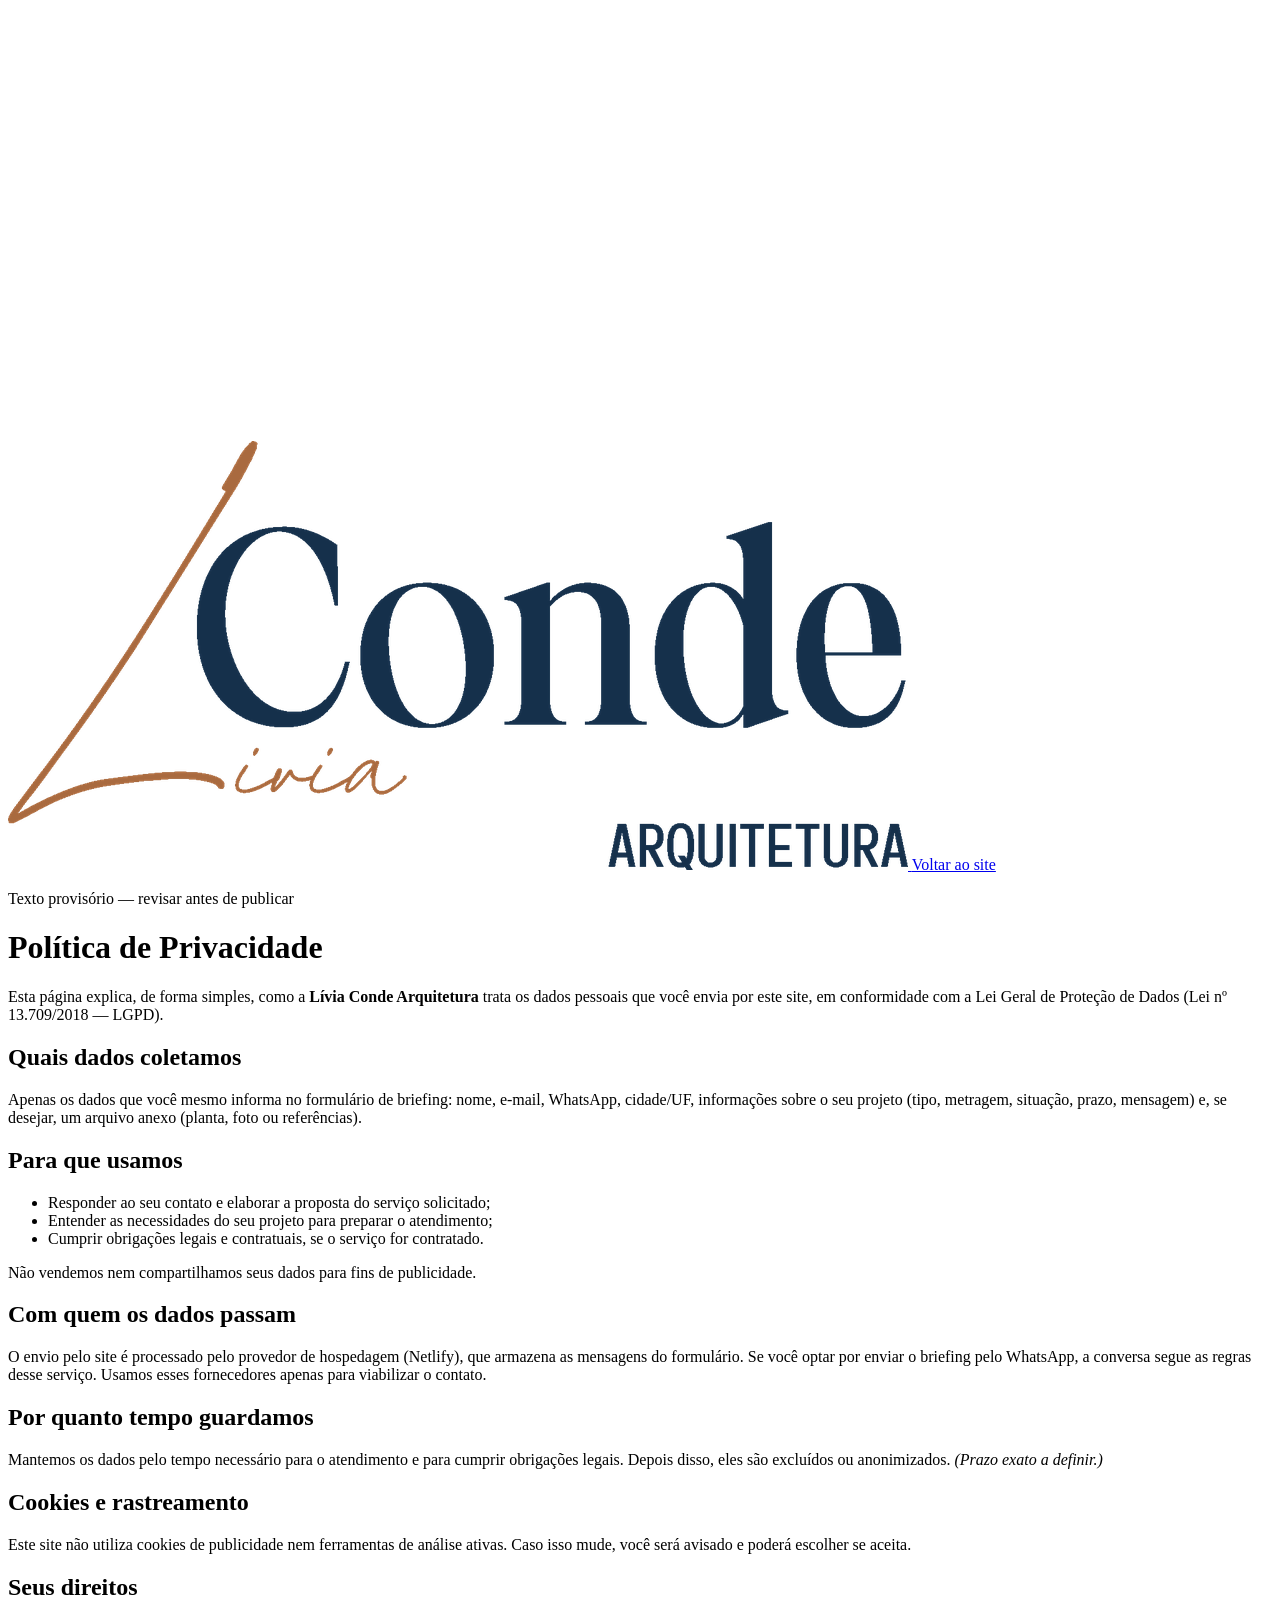
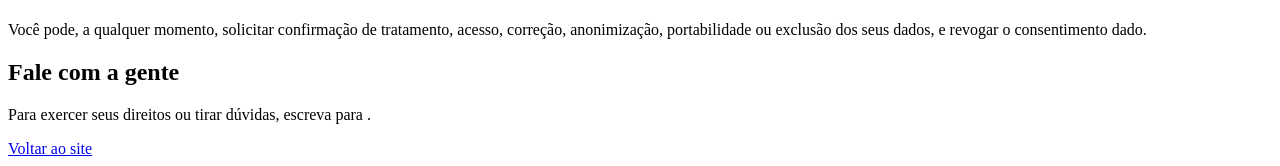
==== privacidade.html @ 7f0237b3 "feat: páginas de privacidade e obrigado, robots e sitemap Co-Authored-By: Claude Sonnet 5.5 <noreply" ====
<!DOCTYPE html>
<html lang="pt-BR">
<head>
<meta charset="utf-8">
<meta name="viewport" content="width=device-width, initial-scale=1">
<title>Política de Privacidade — Lívia Conde Arquitetura</title>
<meta name="description" content="Como a Lívia Conde Arquitetura trata os dados pessoais enviados pelo site, conforme a LGPD.">
<meta name="theme-color" content="#15304B">
<link rel="icon" type="image/png" href="assets/logo/favicon.png">
<link rel="preconnect" href="https://fonts.googleapis.com">
<link rel="preconnect" href="https://fonts.gstatic.com" crossorigin>
<link href="https://fonts.googleapis.com/css2?family=Allura&family=Barlow+Condensed:wght@500;600&family=Barlow:wght@400;500&family=Bodoni+Moda:ital,opsz,wght@0,6..96,400;0,6..96,500;1,6..96,400;1,6..96,500&display=swap" rel="stylesheet">
<link rel="stylesheet" href="css/style.css">
</head>
<body>
<header class="header scrolled">
  <div class="header-in">
    <a class="brand" href="index.html" aria-label="Lívia Conde Arquitetura — voltar ao site">
      <img class="brand-w" src="assets/logo/logo-arq-branco.png" alt="" width="900" height="429">
      <img class="brand-c" src="assets/logo/logo-arq-cor.png" alt="Lívia Conde Arquitetura" width="900" height="429">
    </a>
    <a class="btn btn--line" href="index.html">Voltar ao site</a>
  </div>
</header>

<main class="doc">
  <div class="wrap">
    <p class="tag-prov">Texto provisório — revisar antes de publicar</p>
    <h1>Política de Privacidade</h1>
    <p>Esta página explica, de forma simples, como a <strong data-cfg="nome">Lívia Conde Arquitetura</strong> trata os dados pessoais que você envia por este site, em conformidade com a Lei Geral de Proteção de Dados (Lei nº 13.709/2018 — LGPD).</p>

    <h2>Quais dados coletamos</h2>
    <p>Apenas os dados que você mesmo informa no formulário de briefing: nome, e-mail, WhatsApp, cidade/UF, informações sobre o seu projeto (tipo, metragem, situação, prazo, mensagem) e, se desejar, um arquivo anexo (planta, foto ou referências).</p>

    <h2>Para que usamos</h2>
    <ul>
      <li>Responder ao seu contato e elaborar a proposta do serviço solicitado;</li>
      <li>Entender as necessidades do seu projeto para preparar o atendimento;</li>
      <li>Cumprir obrigações legais e contratuais, se o serviço for contratado.</li>
    </ul>
    <p>Não vendemos nem compartilhamos seus dados para fins de publicidade.</p>

    <h2>Com quem os dados passam</h2>
    <p>O envio pelo site é processado pelo provedor de hospedagem (Netlify), que armazena as mensagens do formulário. Se você optar por enviar o briefing pelo WhatsApp, a conversa segue as regras desse serviço. Usamos esses fornecedores apenas para viabilizar o contato.</p>

    <h2>Por quanto tempo guardamos</h2>
    <p>Mantemos os dados pelo tempo necessário para o atendimento e para cumprir obrigações legais. Depois disso, eles são excluídos ou anonimizados. <em>(Prazo exato a definir.)</em></p>

    <h2>Cookies e rastreamento</h2>
    <p>Este site não utiliza cookies de publicidade nem ferramentas de análise ativas. Caso isso mude, você será avisado e poderá escolher se aceita.</p>

    <h2>Seus direitos</h2>
    <p>Você pode, a qualquer momento, solicitar confirmação de tratamento, acesso, correção, anonimização, portabilidade ou exclusão dos seus dados, e revogar o consentimento dado.</p>

    <h2>Fale com a gente</h2>
    <p>Para exercer seus direitos ou tirar dúvidas, escreva para <a data-mail><span data-cfg="email"></span></a>.</p>

    <a class="btn btn--terra" href="index.html">Voltar ao site</a>
  </div>
</main>

<script src="js/config.js"></script>
<script src="js/main.js"></script>
</body>
</html>
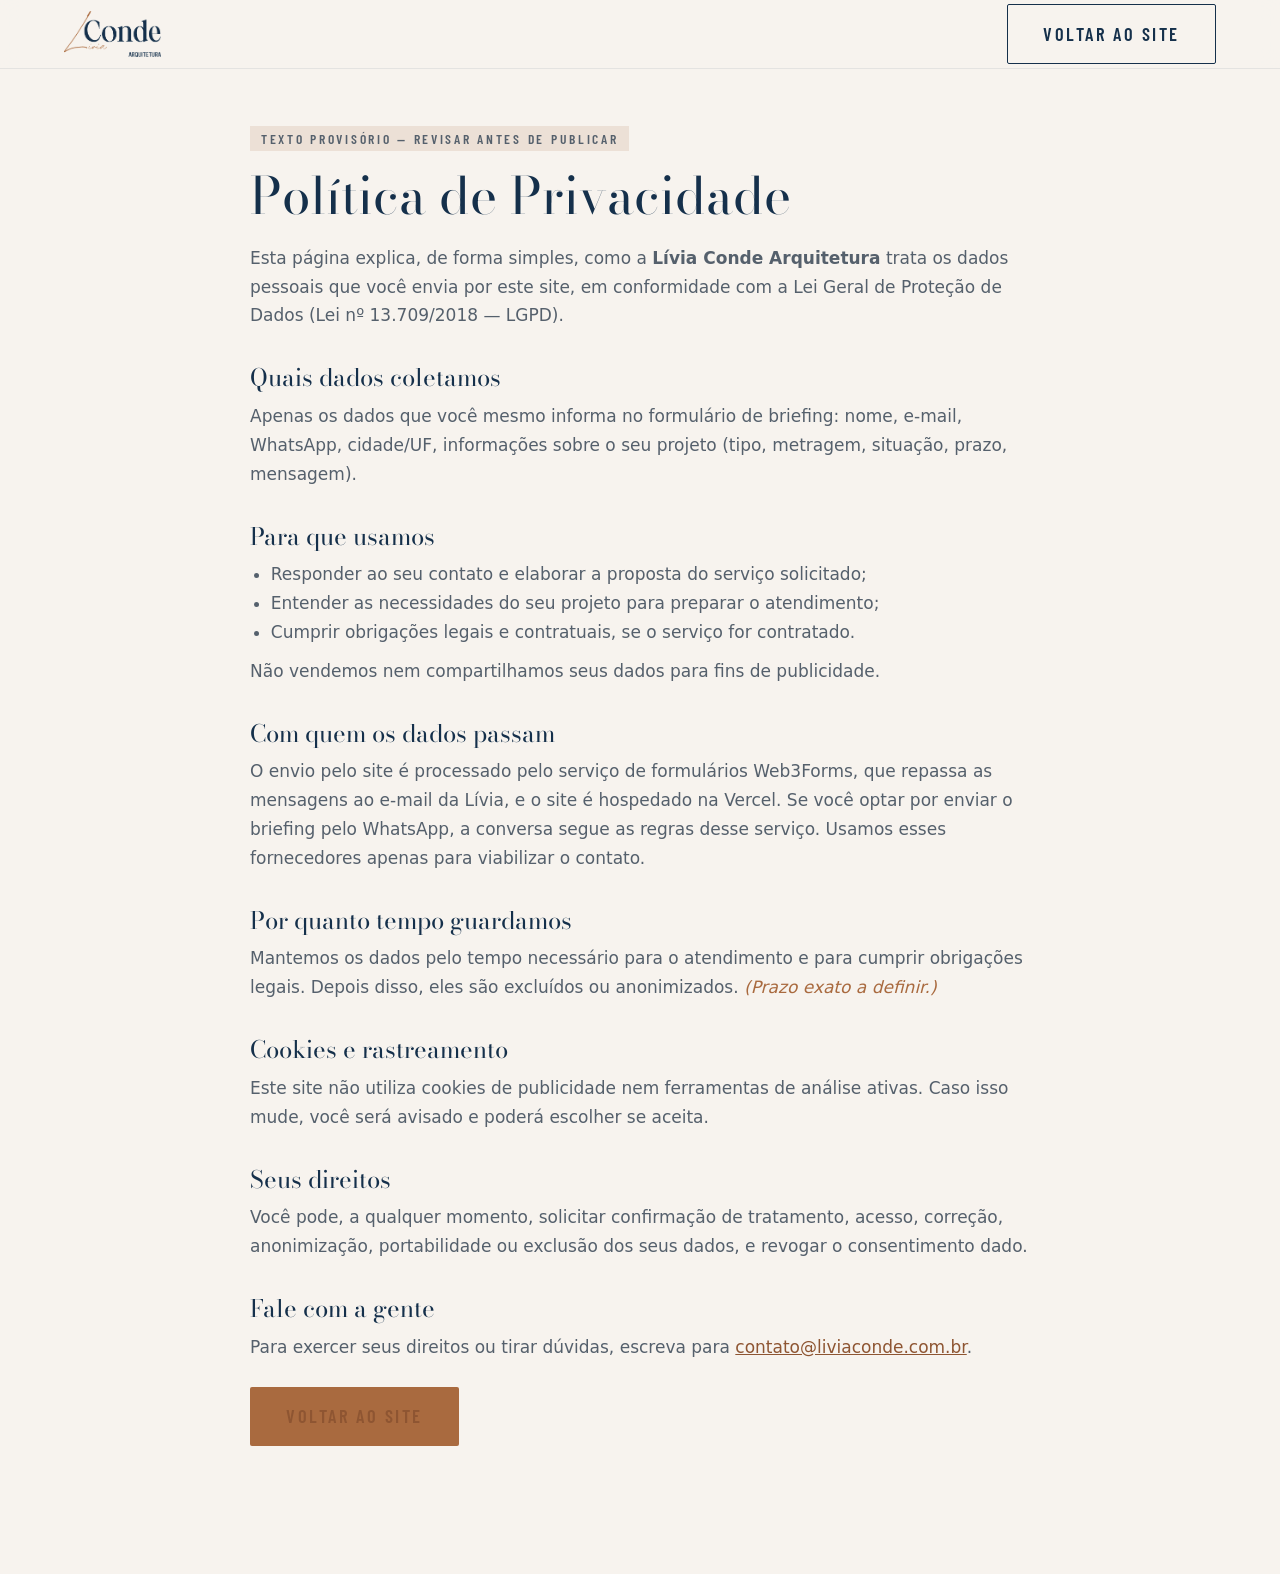
==== commit 6a5db978: "feat: troca Netlify Forms por Web3Forms e prepara publicação na Vercel Remove obrigado.html e anexo " ====
--- a/privacidade.html
+++ b/privacidade.html
@@ -30,7 +30,7 @@
     <p>Esta página explica, de forma simples, como a <strong data-cfg="nome">Lívia Conde Arquitetura</strong> trata os dados pessoais que você envia por este site, em conformidade com a Lei Geral de Proteção de Dados (Lei nº 13.709/2018 — LGPD).</p>
 
     <h2>Quais dados coletamos</h2>
-    <p>Apenas os dados que você mesmo informa no formulário de briefing: nome, e-mail, WhatsApp, cidade/UF, informações sobre o seu projeto (tipo, metragem, situação, prazo, mensagem) e, se desejar, um arquivo anexo (planta, foto ou referências).</p>
+    <p>Apenas os dados que você mesmo informa no formulário de briefing: nome, e-mail, WhatsApp, cidade/UF, informações sobre o seu projeto (tipo, metragem, situação, prazo, mensagem).</p>
 
     <h2>Para que usamos</h2>
     <ul>
@@ -41,7 +41,7 @@
     <p>Não vendemos nem compartilhamos seus dados para fins de publicidade.</p>
 
     <h2>Com quem os dados passam</h2>
-    <p>O envio pelo site é processado pelo provedor de hospedagem (Netlify), que armazena as mensagens do formulário. Se você optar por enviar o briefing pelo WhatsApp, a conversa segue as regras desse serviço. Usamos esses fornecedores apenas para viabilizar o contato.</p>
+    <p>O envio pelo site é processado pelo serviço de formulários Web3Forms, que repassa as mensagens ao e-mail da Lívia, e o site é hospedado na Vercel. Se você optar por enviar o briefing pelo WhatsApp, a conversa segue as regras desse serviço. Usamos esses fornecedores apenas para viabilizar o contato.</p>
 
     <h2>Por quanto tempo guardamos</h2>
     <p>Mantemos os dados pelo tempo necessário para o atendimento e para cumprir obrigações legais. Depois disso, eles são excluídos ou anonimizados. <em>(Prazo exato a definir.)</em></p>
--- a/css/style.css
+++ b/css/style.css
@@ -0,0 +1,461 @@
+/* =========================================================
+   LÍVIA CONDE ARQUITETURA — estilos
+   Tokens no topo: para trocar fontes/cores, edite só :root.
+   ========================================================= */
+:root {
+  --navy: #15304B;
+  --navy-d: #0f2338;
+  --terra: #A96A3F;
+  --terra-d: #8E5532;
+  --terra-l: #DDA67D;      /* terracota claro: textos sobre azul */
+  --paper: #F7F3EE;
+  --white: #FFFFFF;
+  --ink: #1b2a3a;
+  --muted: #55606c;
+
+  --f-title: "Bodoni Moda", "Didot", Georgia, serif;
+  --f-label: "Barlow Condensed", "Arial Narrow", sans-serif;
+  --f-body: "Barlow", system-ui, -apple-system, "Segoe UI", sans-serif;
+  --f-script: "Allura", cursive;
+
+  --gutter: clamp(20px, 5vw, 64px);
+  --sec: clamp(72px, 10vw, 150px);
+  --ease: cubic-bezier(.22, .61, .36, 1);
+  --header-h: 84px;
+}
+
+*, *::before, *::after { box-sizing: border-box; }
+html { scroll-behavior: smooth; -webkit-text-size-adjust: 100%; }
+html.lock, html.lock body { overflow: hidden; }
+body {
+  margin: 0; background: var(--paper); color: var(--ink);
+  font: 400 1.0625rem/1.7 var(--f-body);
+  overflow-x: hidden;
+}
+img { max-width: 100%; display: block; }
+a { color: inherit; }
+button { font: inherit; color: inherit; cursor: pointer; }
+h1, h2, h3, p, ul, ol, dl, figure { margin: 0; }
+ul, ol { padding: 0; list-style: none; }
+[hidden] { display: none !important; }
+:focus-visible { outline: 2px solid var(--terra); outline-offset: 3px; }
+.section--navy :focus-visible, .hero :focus-visible, .footer :focus-visible, .header:not(.scrolled) :focus-visible { outline-color: var(--terra-l); }
+
+.sr-only, .hp { position: absolute; left: -9999px; width: 1px; height: 1px; overflow: hidden; }
+.skip { position: fixed; left: 12px; top: -60px; z-index: 300; background: var(--white); color: var(--navy); padding: 10px 16px; border-radius: 4px; transition: top .2s; }
+.skip:focus { top: 12px; }
+
+.wrap { width: min(1240px, 100% - 2 * var(--gutter)); margin-inline: auto; }
+.center { text-align: center; }
+
+/* ---------- Tipografia ---------- */
+h1, h2, h3, .h3-serif { font-family: var(--f-title); font-weight: 400; line-height: 1.12; color: var(--navy); }
+h2 { font-size: clamp(2rem, 4.6vw, 3.6rem); }
+h3, .h3-serif { font-size: clamp(1.25rem, 2vw, 1.55rem); }
+em { font-style: italic; color: var(--terra); }
+.eyebrow {
+  font: 600 .95rem/1.3 var(--f-label); letter-spacing: .24em; text-transform: uppercase;
+  color: var(--terra-d); margin-bottom: 1rem;
+}
+.eyebrow--light { color: var(--terra-l); }
+.script { font-family: var(--f-script); font-size: 1.35em; color: var(--terra); font-weight: 400; line-height: 1; display: inline-block; margin-bottom: .1em; }
+.lead { font-family: var(--f-title); font-size: clamp(1.25rem, 2vw, 1.6rem); line-height: 1.4; color: var(--navy); }
+.lead-l { color: rgba(255, 255, 255, .82); max-width: 56ch; margin-top: 1.2rem; }
+.section--navy h2, .section--navy h3 { color: var(--white); }
+.section--navy em { color: var(--terra-l); }
+
+/* ---------- Botões ---------- */
+.btn {
+  display: inline-flex; align-items: center; justify-content: center; gap: .5em;
+  font: 600 1.15rem/1 var(--f-label); letter-spacing: .14em; text-transform: uppercase; text-decoration: none;
+  padding: 1.05em 1.9em; border: 1.5px solid transparent; border-radius: 2px;
+  transition: background .3s var(--ease), color .3s var(--ease), border-color .3s var(--ease), transform .3s var(--ease);
+}
+.btn:active { transform: translateY(1px); }
+.btn--terra { background: var(--terra); color: var(--white); }
+.btn--terra:hover { background: var(--terra-d); }
+.btn--ghost { color: var(--white); border-color: rgba(255, 255, 255, .7); }
+.btn--ghost:hover { background: var(--white); color: var(--navy); }
+.btn--line { color: var(--navy); border-color: var(--navy); background: transparent; }
+.btn--line:hover { background: var(--navy); color: var(--white); }
+.btn--line-l { color: var(--navy); border-color: rgba(21, 48, 75, .35); background: transparent; }
+.btn--line-l:hover { border-color: var(--navy); }
+.btn--wa-s { background: var(--navy); color: var(--white); cursor: pointer; }
+.btn--wa-s:hover { background: var(--terra-d); }
+.btn--wa { background: var(--navy); color: var(--white); }
+.btn--wa:hover { background: var(--navy-d); }
+.btn--nav { padding: .85em 1.4em; font-size: 1.05rem; }
+.btn-row { display: flex; flex-wrap: wrap; gap: 12px; margin-top: 1.6rem; }
+
+/* ---------- Header ---------- */
+.header { position: fixed; inset: 0 0 auto; z-index: 100; transition: background .4s var(--ease), box-shadow .4s var(--ease), backdrop-filter .4s; }
+.header-in { width: min(1400px, 100% - 2 * var(--gutter)); margin-inline: auto; height: var(--header-h); display: flex; align-items: center; justify-content: space-between; gap: 24px; transition: height .4s var(--ease); }
+.header.scrolled { background: rgba(247, 243, 238, .9); -webkit-backdrop-filter: blur(12px); backdrop-filter: blur(12px); box-shadow: 0 1px 0 rgba(21, 48, 75, .08); }
+.header.scrolled .header-in { height: 68px; }
+.brand { position: relative; display: block; height: 52px; aspect-ratio: 900 / 429; flex: none; }
+.header.scrolled .brand { height: 46px; }
+.brand img { position: absolute; inset: 0; width: 100%; height: 100%; transition: opacity .4s; }
+.brand-c { opacity: 0; }
+.header.scrolled .brand-c, .header--solid .brand-c, .menu-open .brand-c { opacity: 1; }
+.header.scrolled .brand-w, .header--solid .brand-w { opacity: 0; }
+.menu-open .brand-w { opacity: 1; }
+.menu-open .brand-c { opacity: 0; }
+
+.nav { display: flex; align-items: center; gap: clamp(16px, 2vw, 34px); }
+.nav a:not(.btn) {
+  font: 600 1rem/1 var(--f-label); letter-spacing: .2em; text-transform: uppercase; text-decoration: none; color: var(--white);
+  position: relative; padding: .4em 0; transition: color .3s;
+}
+.nav a:not(.btn)::after { content: ""; position: absolute; left: 0; right: 0; bottom: -2px; height: 1px; background: currentColor; transform: scaleX(0); transform-origin: left; transition: transform .35s var(--ease); }
+.nav a:not(.btn):hover::after { transform: scaleX(1); }
+.header.scrolled .nav a:not(.btn), .header--solid .nav a:not(.btn) { color: var(--navy); }
+.header.scrolled .btn--nav, .header--solid .btn--nav { background: var(--terra); color: var(--white); }
+.btn--nav { background: transparent; color: var(--white); border-color: rgba(255, 255, 255, .7); }
+.btn--nav:hover { background: var(--terra); border-color: var(--terra); }
+
+.burger { display: none; width: 44px; height: 44px; background: none; border: 0; position: relative; z-index: 2; }
+.burger span { position: absolute; left: 10px; right: 10px; height: 2px; background: var(--white); transition: transform .35s var(--ease), background .3s, top .35s var(--ease); }
+.burger span:first-child { top: 17px; }
+.burger span:last-child { top: 25px; }
+.header.scrolled .burger span, .header--solid .burger span { background: var(--navy); }
+.menu-open .burger span { background: var(--white) !important; }
+.menu-open .burger span:first-child { top: 21px; transform: rotate(45deg); }
+.menu-open .burger span:last-child { top: 21px; transform: rotate(-45deg); }
+
+@media (max-width: 1100px) {
+  .burger { display: block; }
+  .nav {
+    position: fixed; inset: 0; background: var(--navy); flex-direction: column; justify-content: center; align-items: flex-start;
+    padding: 90px var(--gutter) 40px; gap: 6px; opacity: 0; visibility: hidden; transition: opacity .4s var(--ease), visibility .4s;
+  }
+  .menu-open .nav { opacity: 1; visibility: visible; }
+  .menu-open .header { background: transparent; box-shadow: none; -webkit-backdrop-filter: none; backdrop-filter: none; }
+  .nav a:not(.btn), .header.scrolled .nav a:not(.btn) { font: 400 clamp(2rem, 8vw, 3rem)/1.25 var(--f-title); letter-spacing: 0; text-transform: none; color: var(--white); padding: .1em 0; }
+  .nav a:not(.btn)::after { display: none; }
+  .nav .btn--nav, .header.scrolled .btn--nav { margin-top: 24px; background: var(--terra); border-color: var(--terra); }
+  .header-in { position: relative; z-index: 1; }
+}
+
+/* ---------- Intro ---------- */
+#intro { position: fixed; inset: 0; z-index: 500; background: var(--navy); display: none; place-items: center; cursor: pointer; }
+.has-intro #intro { display: grid; }
+.intro-mono { position: relative; width: min(34vw, 190px); min-width: 110px; aspect-ratio: 600 / 674; }
+.intro-mono img { position: absolute; inset: 0; width: 100%; height: 100%; }
+.intro-L { clip-path: inset(0 0 100% 0); animation: introL .9s .15s cubic-bezier(.65, 0, .35, 1) forwards; }
+.intro-C { opacity: 0; animation: introC .5s 1s ease forwards; }
+@keyframes introL { to { clip-path: inset(0 0 0 0); } }
+@keyframes introC { to { opacity: 1; } }
+#intro.out { transform: translateY(-100%); transition: transform .6s cubic-bezier(.76, 0, .24, 1); pointer-events: none; }
+
+/* ---------- Hero ---------- */
+.hero { position: relative; min-height: 100vh; min-height: 100svh; display: flex; align-items: flex-end; background: var(--navy); color: var(--white); overflow: hidden; }
+.hero-slides, .hero-slide, .hero-shade { position: absolute; inset: 0; }
+.hero-slide { opacity: 0; transition: opacity 1.8s ease; }
+.hero-slide.active { opacity: 1; }
+.hero-slide img { width: 100%; height: 100%; object-fit: cover; transform: scale(1); transition: transform 9s linear; }
+.hero-slide.active img { transform: scale(1.1); }
+.hero-shade { background: linear-gradient(180deg, rgba(21, 48, 75, .55) 0%, rgba(21, 48, 75, .25) 40%, rgba(21, 48, 75, .85) 100%), linear-gradient(90deg, rgba(21, 48, 75, .55), transparent 70%); }
+.hero-content { position: relative; padding: 140px 0 clamp(120px, 16vw, 210px); }
+.hero h1 { color: var(--white); font-size: clamp(2.5rem, 7vw, 6rem); line-height: 1.04; max-width: 14ch; }
+.hero h1 em { color: var(--terra-l); }
+.hero-sub { max-width: 52ch; margin-top: 1.5rem; font-size: clamp(1.05rem, 1.5vw, 1.25rem); color: rgba(255, 255, 255, .9); }
+.hero .btn-row { margin-top: 2.2rem; }
+.hero .eyebrow { margin-bottom: 1.4rem; }
+.hero-a { opacity: 0; transform: translateY(26px); }
+.hero-in .hero-a { animation: rise 1s var(--ease) forwards; }
+.hero-in .hero-a:nth-child(2) { animation-delay: .12s; }
+.hero-in .hero-a:nth-child(3) { animation-delay: .24s; }
+.hero-in .hero-a:nth-child(4) { animation-delay: .36s; }
+@keyframes rise { to { opacity: 1; transform: none; } }
+html:not(.js) .hero-a { opacity: 1; transform: none; }
+
+.scroll-ind { position: absolute; right: var(--gutter); bottom: clamp(110px, 14vw, 190px); display: flex; flex-direction: column; align-items: center; gap: 10px; text-decoration: none; font: 600 .85rem var(--f-label); letter-spacing: .3em; text-transform: uppercase; writing-mode: vertical-rl; color: rgba(255, 255, 255, .85); }
+.scroll-ind i { width: 1px; height: 56px; background: rgba(255, 255, 255, .35); position: relative; overflow: hidden; }
+.scroll-ind i::after { content: ""; position: absolute; left: 0; top: -50%; width: 1px; height: 50%; background: var(--white); animation: scrollLine 2.2s ease-in-out infinite; }
+@keyframes scrollLine { to { top: 110%; } }
+@media (max-width: 700px) { .scroll-ind { display: none; } }
+
+/* ---------- Ondas ---------- */
+.wave { display: block; width: 100%; height: clamp(46px, 8vw, 112px); --front: var(--paper); --back: var(--terra); }
+.wave--hero { position: absolute; left: 0; bottom: -1px; }
+.wave-box { background: var(--paper); line-height: 0; }
+.wave-box .wave { margin-bottom: -1px; }
+.wave-box--in .wave { --front: var(--navy); --back: var(--terra); }
+.wave-box--in.wave-box--white { background: var(--white); }
+.wave-box--out { background: var(--navy); }
+.wave-box--out .wave { --front: var(--paper); --back: var(--terra); }
+.wave-box--out-paper .wave { --front: var(--paper); }
+
+/* ---------- Seções ---------- */
+.section { padding-block: var(--sec); position: relative; }
+.section--white { background: var(--white); }
+.section--navy { background: var(--navy); color: var(--white); padding-block: calc(var(--sec) * .6); }
+.sec-head { max-width: 760px; margin-bottom: clamp(36px, 5vw, 64px); }
+.sec-head.center { margin-inline: auto; text-align: center; }
+.sec-head > p:not(.eyebrow) { margin-top: 1.2rem; color: var(--muted); }
+.sec-head--light > p:not(.eyebrow) { color: rgba(255, 255, 255, .8); }
+.section[id], [id="topo"] { scroll-margin-top: 0; }
+.section { scroll-margin-top: 20px; }
+
+/* Revelação ao rolar */
+.js .reveal { opacity: 0; transform: translateY(30px); transition: opacity .9s var(--ease), transform .9s var(--ease); transition-delay: var(--d, 0s); }
+.js .reveal.in { opacity: 1; transform: none; }
+
+/* ---------- Essência ---------- */
+.essence { overflow: hidden; }
+.curve { position: absolute; inset: 0; width: 100%; height: 100%; pointer-events: none; }
+.curve path { fill: none; stroke: var(--terra); stroke-width: 1.4; opacity: .5; }
+.essence .wrap { position: relative; }
+.essence-top { display: grid; gap: clamp(32px, 6vw, 90px); align-items: center; }
+.essence-text p + p { margin-top: 1.2rem; }
+.essence-text h2 { margin-bottom: 1.6rem; }
+.essence-text .lead { margin-bottom: 1.4rem; }
+.essence-text p:last-child { font-family: var(--f-title); font-style: italic; color: var(--terra-d); font-size: 1.25rem; }
+.essence-img { position: relative; overflow: hidden; aspect-ratio: 4 / 5; border-radius: 2px; box-shadow: 0 30px 60px -30px rgba(21, 48, 75, .45); }
+.essence-img img { position: absolute; inset: -8% 0; width: 100%; height: 116%; object-fit: cover; will-change: transform; }
+@media (min-width: 900px) { .essence-top { grid-template-columns: 1.1fr .9fr; } }
+
+.pillars { display: grid; grid-template-columns: repeat(auto-fit, minmax(190px, 1fr)); gap: 28px 24px; margin-top: clamp(64px, 9vw, 120px); }
+.pillars li { border-top: 1px solid rgba(21, 48, 75, .25); padding-top: 18px; }
+.pillar-n { font: 600 .9rem var(--f-label); letter-spacing: .2em; color: var(--terra-d); display: block; margin-bottom: 10px; }
+.pillars h3, .diffs h3 { margin-bottom: .5rem; }
+.pillars p { color: var(--muted); font-size: 1rem; line-height: 1.6; }
+
+.about { display: grid; gap: clamp(28px, 5vw, 72px); align-items: center; margin-top: clamp(64px, 9vw, 120px); }
+.about-photo { aspect-ratio: 4 / 5; max-width: 380px; width: 100%; border: 1px dashed rgba(21, 48, 75, .4); border-radius: 2px; display: grid; place-items: center; background: repeating-linear-gradient(135deg, rgba(21, 48, 75, .04) 0 12px, transparent 12px 24px); }
+.about-photo span { font: 600 .95rem var(--f-label); letter-spacing: .24em; text-transform: uppercase; color: var(--terra-d); }
+.bio-marker { margin-top: 1.4rem; display: inline-block; padding: .35em .9em; border: 1px dashed var(--terra-d); color: var(--terra-d); font: 600 1.1rem var(--f-label); letter-spacing: .3em; }
+@media (min-width: 800px) { .about { grid-template-columns: auto 1fr; } }
+
+/* ---------- Acordeões ---------- */
+.acc-item { border-bottom: 1px solid rgba(21, 48, 75, .18); }
+.acc-item:first-child { border-top: 1px solid rgba(21, 48, 75, .18); }
+.acc-item h3 { font: inherit; }
+.acc-btn { width: 100%; display: flex; align-items: center; gap: clamp(14px, 3vw, 36px); text-align: left; background: none; border: 0; padding: clamp(20px, 2.6vw, 30px) 0; }
+.acc-num { font: 600 1rem var(--f-label); letter-spacing: .2em; color: var(--terra-d); min-width: 2.2em; }
+.acc-name { flex: 1; font-family: var(--f-title); font-size: clamp(1.3rem, 2.8vw, 2.1rem); line-height: 1.2; color: var(--navy); transition: color .3s, transform .4s var(--ease); }
+.acc-btn:hover .acc-name { color: var(--terra-d); transform: translateX(6px); }
+.acc-ico { position: relative; width: 22px; height: 22px; flex: none; }
+.acc-ico::before, .acc-ico::after { content: ""; position: absolute; left: 0; right: 0; top: 50%; height: 1.5px; background: var(--terra); transition: transform .4s var(--ease); }
+.acc-ico::after { transform: rotate(90deg); }
+.acc-btn[aria-expanded="true"] .acc-ico::after { transform: rotate(0); }
+.acc-panel { display: grid; grid-template-rows: 0fr; transition: grid-template-rows .5s var(--ease); }
+.acc-panel > div { overflow: hidden; visibility: hidden; transition: visibility 0s .5s; }
+.acc-btn[aria-expanded="true"] + * , .is-open > .acc-panel { grid-template-rows: 1fr; }
+.is-open > .acc-panel > div { visibility: visible; transition-delay: 0s; }
+.acc-panel p { color: var(--muted); max-width: 62ch; padding-bottom: 6px; }
+.acc--services .acc-panel > div { padding-left: calc(2.2em + clamp(14px, 3vw, 36px)); }
+.acc--services .acc-panel .btn-row { padding-bottom: 28px; margin-top: 1.2rem; }
+.acc--faq .acc-name { font-size: clamp(1.15rem, 2.2vw, 1.5rem); }
+.acc--faq .acc-panel p { padding-bottom: 26px; }
+.faq-wrap { max-width: 900px; }
+
+/* ---------- Obras ---------- */
+.obras-head { display: grid; gap: clamp(24px, 5vw, 70px); align-items: center; margin-bottom: clamp(40px, 6vw, 80px); }
+.obras-head img { width: min(380px, 80%); }
+@media (min-width: 900px) { .obras-head { grid-template-columns: 380px 1fr; } }
+.diffs { display: grid; grid-template-columns: repeat(auto-fit, minmax(230px, 1fr)); gap: 32px 28px; margin-bottom: clamp(40px, 6vw, 72px); }
+.diffs li { border-top: 1px solid rgba(255, 255, 255, .25); padding-top: 18px; }
+.diffs .pillar-n { color: var(--terra-l); }
+.diffs p { color: rgba(255, 255, 255, .78); font-size: 1rem; line-height: 1.6; }
+
+/* ---------- Portfólio ---------- */
+.filters { display: flex; flex-wrap: wrap; gap: 10px; margin-bottom: clamp(28px, 4vw, 44px); }
+.filter { background: none; border: 1px solid rgba(21, 48, 75, .3); padding: .75em 1.4em; border-radius: 99px; font: 600 1rem var(--f-label); letter-spacing: .18em; text-transform: uppercase; color: var(--navy); transition: background .3s, color .3s, border-color .3s; }
+.filter:hover { border-color: var(--navy); }
+.filter[aria-pressed="true"] { background: var(--navy); border-color: var(--navy); color: var(--white); }
+
+.grid { display: grid; grid-template-columns: 1fr; grid-auto-rows: clamp(260px, 70vw, 380px); gap: clamp(14px, 2vw, 24px); grid-auto-flow: dense; }
+.card { position: relative; overflow: hidden; background: var(--navy); border-radius: 2px; }
+.card.is-hidden { display: none; }
+.card.show { animation: cardIn .6s var(--ease) both; }
+@keyframes cardIn { from { opacity: 0; transform: scale(.97); } }
+.card-btn { position: absolute; inset: 0; width: 100%; padding: 0; border: 0; background: none; text-align: left; display: block; }
+.card-btn img { width: 100%; height: 100%; object-fit: cover; transition: transform 1.1s var(--ease); }
+.card-btn::after { content: ""; position: absolute; inset: 0; background: linear-gradient(180deg, transparent 45%, rgba(21, 48, 75, .85)); opacity: .75; transition: opacity .5s; }
+.card-info { position: absolute; left: 0; right: 0; bottom: 0; z-index: 1; padding: clamp(18px, 2.4vw, 30px); color: var(--white); display: block; transform: translateY(8px); transition: transform .5s var(--ease); }
+.card-cat { display: block; font: 600 .9rem var(--f-label); letter-spacing: .24em; text-transform: uppercase; color: var(--terra-l); margin-bottom: 4px; }
+.card-title { display: block; font-family: var(--f-title); font-size: clamp(1.3rem, 2.2vw, 1.8rem); line-height: 1.15; }
+@media (hover: hover) {
+  .card-info { transform: translateY(14px); opacity: 0; transition: transform .5s var(--ease), opacity .5s; }
+  .card-btn:hover .card-info, .card-btn:focus-visible .card-info { transform: none; opacity: 1; }
+  .card-btn:hover img { transform: scale(1.06); }
+  .card-btn::after { opacity: 0; }
+  .card-btn:hover::after, .card-btn:focus-visible::after { opacity: 1; }
+}
+@media (min-width: 640px) {
+  .grid { grid-template-columns: repeat(2, 1fr); grid-auto-rows: clamp(260px, 34vw, 360px); }
+  .card--big { grid-column: span 2; }
+}
+@media (min-width: 1000px) {
+  .grid { grid-template-columns: repeat(3, 1fr); grid-auto-rows: clamp(250px, 24vw, 340px); }
+  .card--big { grid-column: span 2; grid-row: span 2; }
+}
+
+/* ---------- Processo ---------- */
+.process-grid { display: grid; gap: clamp(32px, 6vw, 90px); }
+@media (min-width: 900px) { .process-grid { grid-template-columns: .8fr 1.2fr; align-items: start; } .process-head { position: sticky; top: 120px; } }
+.timeline { position: relative; padding-left: 44px; --p: 0; }
+.timeline::before, .timeline::after { content: ""; position: absolute; left: 7px; top: 8px; bottom: 8px; width: 1.5px; }
+.timeline::before { background: rgba(21, 48, 75, .18); }
+.timeline::after { background: var(--terra); transform-origin: top; transform: scaleY(var(--p)); }
+.timeline li { position: relative; padding-bottom: clamp(28px, 4vw, 52px); }
+.timeline li:last-child { padding-bottom: 0; }
+.t-dot { position: absolute; left: -44px; top: 8px; width: 16px; height: 16px; border-radius: 50%; background: var(--white); border: 1.5px solid rgba(21, 48, 75, .3); transition: background .5s, border-color .5s, transform .5s var(--ease); }
+.timeline li.in .t-dot { background: var(--terra); border-color: var(--terra); transform: scale(1.1); }
+.t-n { font: 600 .9rem var(--f-label); letter-spacing: .2em; color: var(--terra-d); display: block; margin-bottom: 6px; }
+.timeline h3 { margin-bottom: .4rem; }
+.timeline p { color: var(--muted); max-width: 48ch; }
+
+/* ---------- Instagram ---------- */
+.insta-handle { display: inline-block; margin-top: 1rem; font: 600 1.3rem var(--f-label); letter-spacing: .2em; color: var(--terra-d); text-decoration: none; border-bottom: 1px solid currentColor; }
+.insta-grid { display: grid; grid-template-columns: repeat(3, 1fr); gap: clamp(6px, 1.2vw, 14px); }
+.insta-grid a { position: relative; display: block; aspect-ratio: 1; overflow: hidden; background: var(--navy); }
+.insta-grid img { width: 100%; height: 100%; object-fit: cover; transition: transform .9s var(--ease), opacity .4s; }
+.insta-grid a:hover img, .insta-grid a:focus-visible img { transform: scale(1.07); opacity: .8; }
+@media (min-width: 800px) { .insta-grid { grid-template-columns: repeat(6, 1fr); } }
+
+/* ---------- Briefing ---------- */
+.briefing { padding-block: clamp(56px, 8vw, 110px); }
+.briefing-wrap { max-width: 920px; }
+.form-card { background: var(--white); color: var(--ink); border-radius: 4px; padding: clamp(24px, 5vw, 56px); box-shadow: 0 40px 80px -40px rgba(0, 0, 0, .5); }
+.progress { height: 3px; background: rgba(21, 48, 75, .12); border-radius: 3px; overflow: hidden; }
+.progress i { display: block; height: 100%; width: 25%; background: var(--terra); transition: width .5s var(--ease); }
+.progress-label { font: 600 .95rem var(--f-label); letter-spacing: .22em; text-transform: uppercase; color: var(--terra-d); margin: 12px 0 26px; }
+.step { border: 0; padding: 0; margin: 0; min-width: 0; animation: stepIn .5s var(--ease); }
+@keyframes stepIn { from { opacity: 0; transform: translateX(16px); } }
+.step legend { font-family: var(--f-title); font-size: clamp(1.5rem, 3vw, 2.1rem); color: var(--navy); padding: 0; margin-bottom: 1.4rem; float: left; width: 100%; }
+.step legend + * { clear: both; }
+.svc-cards { display: grid; grid-template-columns: repeat(auto-fill, minmax(210px, 1fr)); gap: 10px; }
+.svc-card { position: relative; cursor: pointer; }
+.svc-card input { position: absolute; opacity: 0; inset: 0; }
+.svc-card span { display: flex; align-items: center; min-height: 64px; padding: 14px 18px; border: 1px solid rgba(21, 48, 75, .22); border-radius: 3px; font-weight: 500; line-height: 1.3; color: var(--navy); transition: border-color .3s, background .3s, box-shadow .3s; }
+.svc-card:hover span { border-color: var(--navy); }
+.svc-card input:checked + span { border-color: var(--terra); background: rgba(169, 106, 63, .08); box-shadow: inset 0 0 0 1px var(--terra); }
+.svc-card input:focus-visible + span { outline: 2px solid var(--terra); outline-offset: 2px; }
+.fields { display: grid; gap: 18px 20px; }
+@media (min-width: 640px) { .fields { grid-template-columns: 1fr 1fr; } .field--full { grid-column: 1 / -1; } }
+.field { display: flex; flex-direction: column; gap: 6px; font-size: .95rem; }
+.field > span { font: 600 .95rem var(--f-label); letter-spacing: .16em; text-transform: uppercase; color: var(--navy); }
+.field input:not([type="radio"]):not([type="checkbox"]), .field select, .field textarea {
+  width: 100%; font: inherit; font-size: 1.05rem; padding: .8em .9em; border: 1px solid rgba(21, 48, 75, .28); border-radius: 3px; background: var(--white); color: var(--ink); transition: border-color .25s, box-shadow .25s;
+}
+.field textarea { resize: vertical; min-height: 120px; }
+.field input:focus, .field select:focus, .field textarea:focus { outline: none; border-color: var(--terra); box-shadow: 0 0 0 3px rgba(169, 106, 63, .2); }
+.field [aria-invalid="true"] { border-color: #b3261e !important; }
+.field small { color: var(--muted); font-size: .85rem; }
+.radios { display: flex; flex-wrap: wrap; gap: 8px 22px; padding-top: 6px; }
+.radios label { display: inline-flex; align-items: center; gap: 8px; cursor: pointer; }
+.radios input, .check input { accent-color: var(--terra); width: 18px; height: 18px; flex: none; }
+.check { display: flex; align-items: flex-start; gap: 12px; font-size: .95rem; line-height: 1.5; cursor: pointer; }
+.check a { color: var(--terra-d); }
+.step-err { min-height: 1.4em; margin-top: 14px; color: #b3261e; font-size: .95rem; }
+.step-nav { display: flex; justify-content: space-between; gap: 12px; margin-top: 10px; flex-wrap: wrap; }
+.step-nav--send { justify-content: flex-start; }
+.step-nav--send .btn--line-l { margin-right: auto; }
+.hint { margin-top: 16px; font-size: .88rem; color: var(--muted); }
+@media (max-width: 640px) {
+  .step-nav .btn { flex: 1 1 100%; }
+  .step-nav--send .btn--line-l { order: 3; margin-right: 0; }
+}
+.success { text-align: center; padding: 20px 0; }
+.success svg { width: 84px; height: 84px; margin: 0 auto 20px; fill: none; stroke: var(--terra); stroke-width: 2.2; stroke-linecap: round; stroke-linejoin: round; }
+.success circle { stroke-dasharray: 151; stroke-dashoffset: 151; animation: draw 1s .1s ease forwards; }
+.success path { stroke-dasharray: 40; stroke-dashoffset: 40; animation: draw .6s .9s ease forwards; }
+@keyframes draw { to { stroke-dashoffset: 0; } }
+.success h3 { margin-bottom: .6rem; }
+.success p { color: var(--muted); max-width: 44ch; margin: 0 auto 1.6rem; }
+
+/* ---------- Contato ---------- */
+.contact-grid { display: grid; grid-template-columns: repeat(auto-fit, minmax(230px, 1fr)); gap: 16px; }
+.contact-grid a { display: flex; flex-direction: column; gap: 6px; height: 100%; padding: 30px 26px; background: var(--white); border: 1px solid rgba(21, 48, 75, .12); text-decoration: none; border-radius: 3px; transition: transform .4s var(--ease), box-shadow .4s var(--ease), border-color .4s; }
+.contact-grid a:hover { transform: translateY(-4px); box-shadow: 0 24px 40px -24px rgba(21, 48, 75, .35); border-color: var(--terra); }
+.contact-grid svg { width: 30px; height: 30px; fill: none; stroke: var(--terra); stroke-width: 1.5; stroke-linejoin: round; stroke-linecap: round; margin-bottom: 14px; }
+.contact-grid svg .f { fill: var(--terra); stroke: none; }
+.c-label { font: 600 .9rem var(--f-label); letter-spacing: .24em; text-transform: uppercase; color: var(--terra-d); }
+.c-val { font-family: var(--f-title); font-size: 1.2rem; color: var(--navy); overflow-wrap: anywhere; }
+
+/* ---------- Rodapé ---------- */
+.footer { background: var(--navy); color: rgba(255, 255, 255, .8); padding-top: clamp(40px, 6vw, 70px); }
+.footer-grid { display: grid; gap: 36px; }
+@media (min-width: 800px) { .footer-grid { grid-template-columns: 1.2fr 1fr 1.2fr; } }
+.footer-brand img { width: 84px; margin-bottom: 16px; }
+.footer-brand p { font-size: .9rem; letter-spacing: .08em; }
+.f-title { font: 600 .95rem var(--f-label); letter-spacing: .26em; text-transform: uppercase; color: var(--terra-l); margin-bottom: 14px; }
+.footer nav, .footer-grid > div { display: flex; flex-direction: column; align-items: flex-start; gap: 8px; }
+.footer a { text-decoration: none; transition: color .3s; }
+.footer a:hover { color: var(--white); text-decoration: underline; }
+.f-note { font-size: .9rem; margin-top: 6px; }
+.footer-bottom { display: flex; flex-wrap: wrap; justify-content: space-between; gap: 10px; margin-top: clamp(36px, 5vw, 60px); padding-block: 22px; border-top: 1px solid rgba(255, 255, 255, .15); font-size: .9rem; }
+
+/* ---------- WhatsApp flutuante ---------- */
+.fab { position: fixed; right: clamp(16px, 3vw, 32px); bottom: clamp(16px, 3vw, 32px); z-index: 90; width: 60px; height: 60px; border-radius: 50%; background: var(--terra); color: var(--white); display: grid; place-items: center; box-shadow: 0 12px 28px -8px rgba(21, 48, 75, .55); transition: transform .35s var(--ease), background .3s, opacity .3s, visibility .3s; }
+.fab:hover { background: var(--terra-d); transform: scale(1.06); }
+.fab svg { width: 30px; height: 30px; fill: none; stroke: currentColor; stroke-width: 1.6; stroke-linejoin: round; }
+.fab svg .f { fill: currentColor; stroke: none; }
+.fab.away { opacity: 0; visibility: hidden; transform: scale(.8); }
+.fab::before { content: ""; position: absolute; inset: 0; border-radius: 50%; border: 2px solid var(--terra); animation: pulse 2.6s ease-out infinite; }
+@keyframes pulse { from { transform: scale(1); opacity: .6; } to { transform: scale(1.5); opacity: 0; } }
+
+/* ---------- Visualizador ---------- */
+.viewer { position: fixed; inset: 0; z-index: 400; background: var(--paper); display: flex; flex-direction: column; overflow-y: auto; opacity: 0; transition: opacity .4s var(--ease); }
+.viewer.open { opacity: 1; }
+.v-close { position: fixed; top: 14px; right: 16px; z-index: 5; width: 46px; height: 46px; border-radius: 50%; border: 0; background: rgba(21, 48, 75, .85); color: var(--white); font-size: 2rem; line-height: 1; display: grid; place-items: center; padding-bottom: 4px; transition: background .3s; }
+.v-close:hover { background: var(--terra); }
+.v-stage-col { background: var(--navy-d); display: flex; flex-direction: column; min-width: 0; flex: none; }
+.v-stage { position: relative; height: 62vh; height: 62svh; display: grid; place-items: center; touch-action: pan-y; user-select: none; -webkit-user-select: none; }
+.v-stage img { max-width: 100%; max-height: 100%; object-fit: contain; animation: vIn .5s var(--ease); }
+@keyframes vIn { from { opacity: 0; transform: scale(.985); } }
+.v-arrow { position: absolute; top: 50%; transform: translateY(-50%); z-index: 2; width: 48px; height: 48px; border-radius: 50%; border: 0; background: rgba(255, 255, 255, .14); color: var(--white); font-size: 2rem; line-height: 1; padding-bottom: 4px; transition: background .3s; }
+.v-arrow:hover { background: var(--terra); }
+.v-prev { left: 12px; } .v-next { right: 12px; }
+.v-count { position: absolute; left: 16px; bottom: 12px; color: rgba(255, 255, 255, .8); font: 600 .9rem var(--f-label); letter-spacing: .2em; }
+.v-thumbs { display: flex; gap: 8px; padding: 10px 12px; overflow-x: auto; justify-content: center; }
+.v-thumbs button { flex: none; width: 76px; height: 54px; padding: 0; border: 2px solid transparent; border-radius: 2px; overflow: hidden; opacity: .55; background: none; transition: opacity .3s, border-color .3s; }
+.v-thumbs button[aria-current="true"] { opacity: 1; border-color: var(--terra); }
+.v-thumbs img { width: 100%; height: 100%; object-fit: cover; }
+.v-info { padding: clamp(24px, 4vw, 48px); display: flex; flex-direction: column; gap: 18px; align-items: flex-start; }
+.v-info h2 { font-size: clamp(1.8rem, 3vw, 2.6rem); }
+.v-info .eyebrow { margin: 0; }
+.v-spec { display: grid; grid-template-columns: auto 1fr; gap: 6px 22px; width: 100%; padding-block: 14px; border-block: 1px solid rgba(21, 48, 75, .16); font-size: .98rem; }
+.v-spec dt { font: 600 .9rem var(--f-label); letter-spacing: .2em; text-transform: uppercase; color: var(--terra-d); padding-top: 2px; }
+.v-spec dd { margin: 0; }
+.v-text { color: var(--muted); }
+#v-compare { width: 100%; }
+.cmp-title { font: 600 .9rem var(--f-label); letter-spacing: .22em; text-transform: uppercase; color: var(--terra-d); margin-bottom: 10px; }
+.cmp { --pos: 50%; position: relative; aspect-ratio: 4 / 3; overflow: hidden; border-radius: 2px; background: var(--navy); user-select: none; -webkit-user-select: none; }
+.cmp img { position: absolute; inset: 0; width: 100%; height: 100%; object-fit: cover; pointer-events: none; }
+.cmp .cmp-before { clip-path: inset(0 calc(100% - var(--pos)) 0 0); }
+.cmp-label { position: absolute; top: 10px; z-index: 1; background: rgba(21, 48, 75, .8); color: var(--white); padding: 4px 10px; font: 600 .8rem var(--f-label); letter-spacing: .18em; text-transform: uppercase; }
+.cmp-label.l { left: 10px; } .cmp-label.r { right: 10px; }
+.cmp-handle { position: absolute; top: 0; bottom: 0; left: var(--pos); width: 2px; background: var(--white); transform: translateX(-1px); z-index: 1; pointer-events: none; }
+.cmp-handle::after { content: "\2194"; position: absolute; top: 50%; left: 50%; width: 38px; height: 38px; transform: translate(-50%, -50%); border-radius: 50%; background: var(--white); color: var(--navy); display: grid; place-items: center; font-size: 1.1rem; box-shadow: 0 4px 14px rgba(0, 0, 0, .3); }
+.cmp input { position: absolute; inset: 0; width: 100%; height: 100%; margin: 0; opacity: 0; cursor: ew-resize; z-index: 2; }
+.cmp:focus-within { outline: 2px solid var(--terra); outline-offset: 3px; }
+@media (min-width: 1000px) {
+  .viewer { flex-direction: row; overflow: hidden; }
+  .v-stage-col { flex: 1; }
+  .v-stage { flex: 1; height: auto; }
+  .v-info { width: min(420px, 36vw); flex: none; overflow-y: auto; padding-top: 72px; }
+}
+
+/* ---------- Páginas auxiliares ---------- */
+.page-head { background: var(--navy); }
+.page-head .header-in { height: 76px; }
+.doc { padding: calc(var(--header-h) + 40px) 0 var(--sec); }
+.doc .wrap { max-width: 780px; }
+.doc h1 { font-size: clamp(2rem, 5vw, 3.2rem); margin-bottom: 1.2rem; }
+.doc h2 { font-size: 1.5rem; margin: 2.2rem 0 .6rem; }
+.doc p, .doc li { color: var(--muted); }
+.doc ul { list-style: disc; padding-left: 1.3rem; margin: .6rem 0; }
+.doc a { color: var(--terra-d); }
+.doc .btn { margin-top: 1.6rem; }
+.tag-prov { display: inline-block; font: 600 .85rem var(--f-label); letter-spacing: .2em; text-transform: uppercase; background: rgba(169, 106, 63, .14); color: var(--terra-d); padding: .3em .8em; margin-bottom: 1rem; }
+
+/* ---------- Movimento reduzido ---------- */
+@media (prefers-reduced-motion: reduce) {
+  html { scroll-behavior: auto; }
+  *, *::before, *::after { animation-duration: .01ms !important; animation-iteration-count: 1 !important; transition-duration: .01ms !important; transition-delay: 0s !important; }
+  .js .reveal, .hero-a { opacity: 1; transform: none; }
+  .hero-slide.active img { transform: none; }
+}
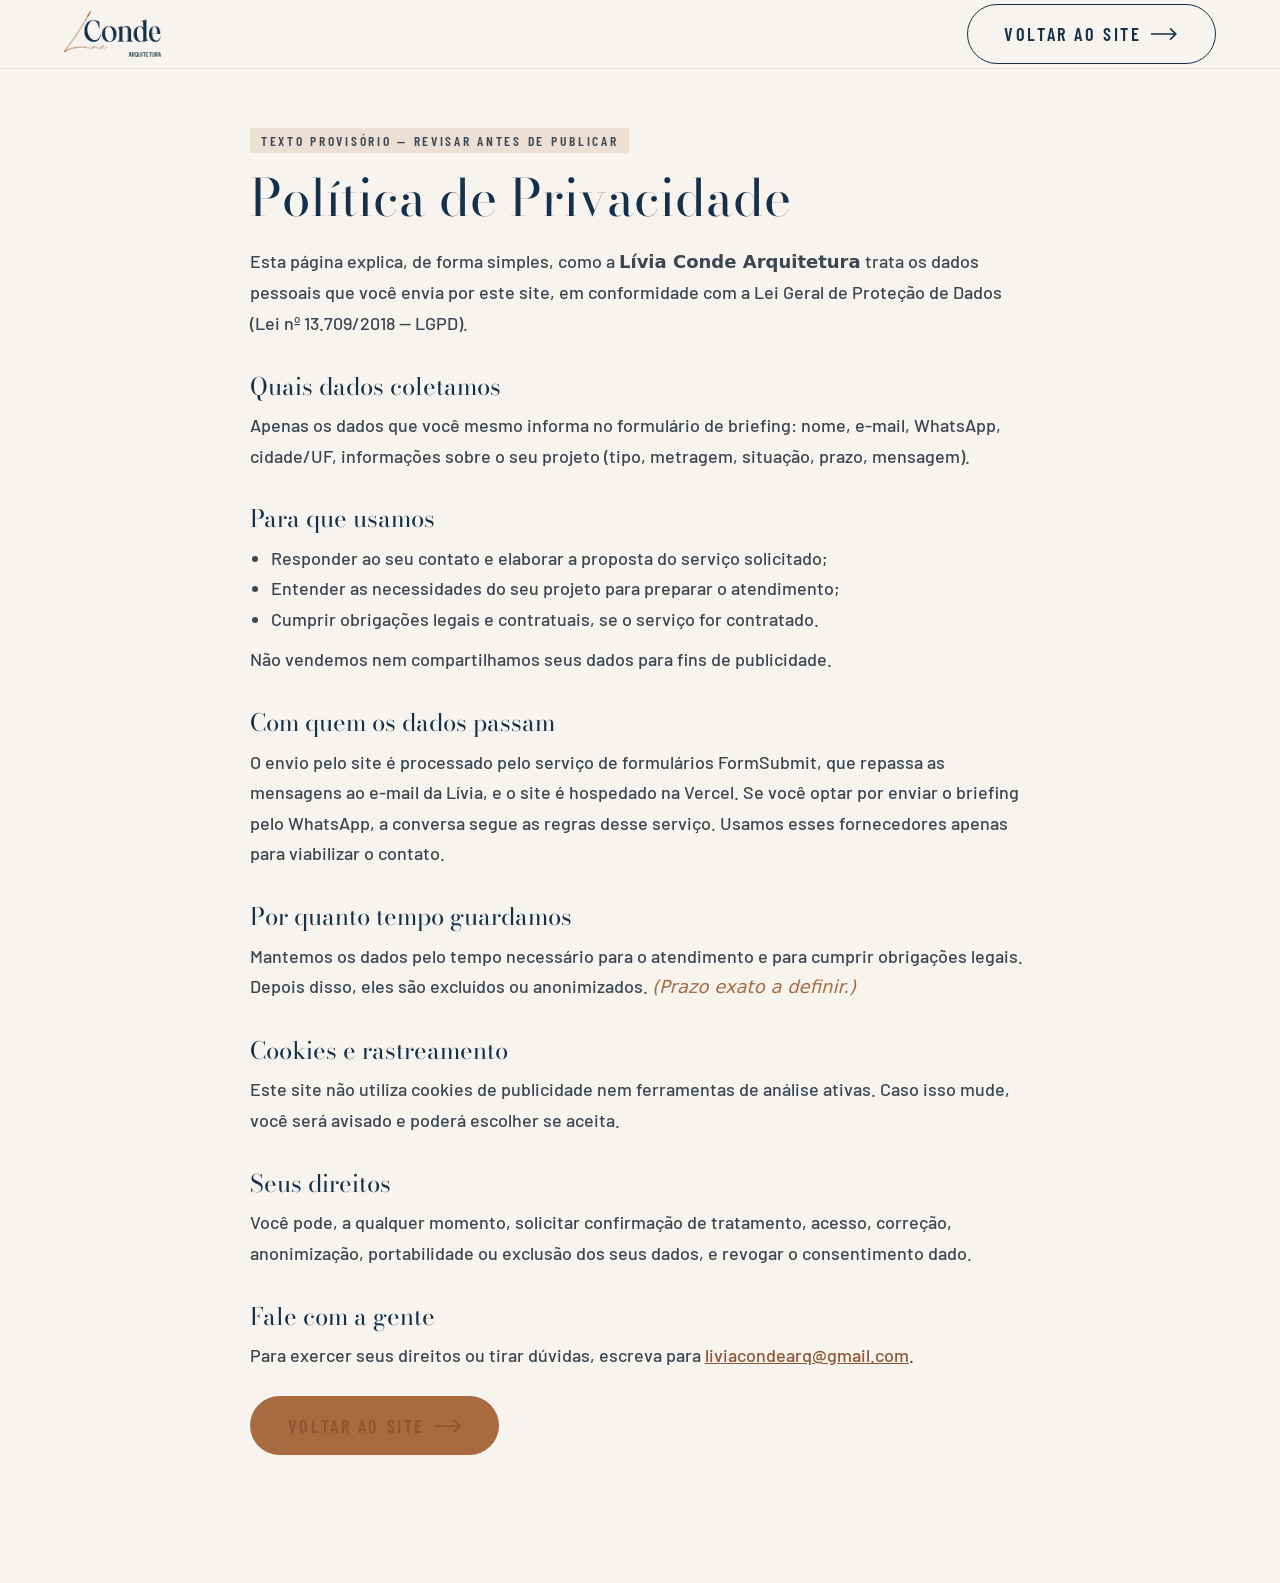
==== commit e75b802d: "feat: WhatsApp (19) 99146-2591 com WhatsApp Web, briefing por e-mail via FormSubmit e serviço Reform" ====
--- a/privacidade.html
+++ b/privacidade.html
@@ -41,7 +41,7 @@
     <p>Não vendemos nem compartilhamos seus dados para fins de publicidade.</p>
 
     <h2>Com quem os dados passam</h2>
-    <p>O envio pelo site é processado pelo serviço de formulários Web3Forms, que repassa as mensagens ao e-mail da Lívia, e o site é hospedado na Vercel. Se você optar por enviar o briefing pelo WhatsApp, a conversa segue as regras desse serviço. Usamos esses fornecedores apenas para viabilizar o contato.</p>
+    <p>O envio pelo site é processado pelo serviço de formulários FormSubmit, que repassa as mensagens ao e-mail da Lívia, e o site é hospedado na Vercel. Se você optar por enviar o briefing pelo WhatsApp, a conversa segue as regras desse serviço. Usamos esses fornecedores apenas para viabilizar o contato.</p>
 
     <h2>Por quanto tempo guardamos</h2>
     <p>Mantemos os dados pelo tempo necessário para o atendimento e para cumprir obrigações legais. Depois disso, eles são excluídos ou anonimizados. <em>(Prazo exato a definir.)</em></p>
--- a/css/style.css
+++ b/css/style.css
@@ -10,8 +10,8 @@
   --terra-l: #DDA67D;      /* terracota claro: textos sobre azul */
   --paper: #F7F3EE;
   --white: #FFFFFF;
-  --ink: #1b2a3a;
-  --muted: #55606c;
+  --ink: #141f2b;
+  --muted: #3b4652;
 
   --f-title: "Bodoni Moda", "Didot", Georgia, serif;
   --f-label: "Barlow Condensed", "Arial Narrow", sans-serif;
@@ -22,6 +22,9 @@
   --sec: clamp(72px, 10vw, 150px);
   --ease: cubic-bezier(.22, .61, .36, 1);
   --header-h: 84px;
+  --r: 30px 30px 30px 6px;       /* canto "assinatura": cantos macios, um canto quase reto */
+  --r-lg: 44px 44px 44px 8px;
+  --arch: 999px 999px 0 0;       /* arco */
 }
 
 *, *::before, *::after { box-sizing: border-box; }
@@ -29,10 +32,10 @@
 html.lock, html.lock body { overflow: hidden; }
 body {
   margin: 0; background: var(--paper); color: var(--ink);
-  font: 400 1.0625rem/1.7 var(--f-body);
+  font: 500 1.125rem/1.7 var(--f-body);
   overflow-x: hidden;
 }
-img { max-width: 100%; display: block; }
+img { max-width: 100%; height: auto; display: block; }
 a { color: inherit; }
 button { font: inherit; color: inherit; cursor: pointer; }
 h1, h2, h3, p, ul, ol, dl, figure { margin: 0; }
@@ -60,7 +63,7 @@
 .eyebrow--light { color: var(--terra-l); }
 .script { font-family: var(--f-script); font-size: 1.35em; color: var(--terra); font-weight: 400; line-height: 1; display: inline-block; margin-bottom: .1em; }
 .lead { font-family: var(--f-title); font-size: clamp(1.25rem, 2vw, 1.6rem); line-height: 1.4; color: var(--navy); }
-.lead-l { color: rgba(255, 255, 255, .82); max-width: 56ch; margin-top: 1.2rem; }
+.lead-l { color: rgba(255, 255, 255, .92); max-width: 56ch; margin-top: 1.2rem; }
 .section--navy h2, .section--navy h3 { color: var(--white); }
 .section--navy em { color: var(--terra-l); }
 
@@ -68,10 +71,16 @@
 .btn {
   display: inline-flex; align-items: center; justify-content: center; gap: .5em;
   font: 600 1.15rem/1 var(--f-label); letter-spacing: .14em; text-transform: uppercase; text-decoration: none;
-  padding: 1.05em 1.9em; border: 1.5px solid transparent; border-radius: 2px;
+  padding: 1.05em 2em; border: 1.5px solid transparent; border-radius: 999px;
   transition: background .3s var(--ease), color .3s var(--ease), border-color .3s var(--ease), transform .3s var(--ease);
 }
 .btn:active { transform: translateY(1px); }
+.btn:not(.btn--nav):not(.btn--line-l)::after {
+  content: ""; width: 1.5em; height: .8em; background: currentColor; flex: none; transition: transform .35s var(--ease);
+  -webkit-mask: url("data:image/svg+xml,%3Csvg xmlns='http://www.w3.org/2000/svg' viewBox='0 0 24 12'%3E%3Cpath d='M0 6h22M17 1l5 5-5 5' fill='none' stroke='black' stroke-width='1.5'/%3E%3C/svg%3E") center / contain no-repeat;
+  mask: url("data:image/svg+xml,%3Csvg xmlns='http://www.w3.org/2000/svg' viewBox='0 0 24 12'%3E%3Cpath d='M0 6h22M17 1l5 5-5 5' fill='none' stroke='black' stroke-width='1.5'/%3E%3C/svg%3E") center / contain no-repeat;
+}
+.btn:hover::after { transform: translateX(5px); }
 .btn--terra { background: var(--terra); color: var(--white); }
 .btn--terra:hover { background: var(--terra-d); }
 .btn--ghost { color: var(--white); border-color: rgba(255, 255, 255, .7); }
@@ -192,18 +201,23 @@
 .section--navy { background: var(--navy); color: var(--white); padding-block: calc(var(--sec) * .6); }
 .sec-head { max-width: 760px; margin-bottom: clamp(36px, 5vw, 64px); }
 .sec-head.center { margin-inline: auto; text-align: center; }
-.sec-head > p:not(.eyebrow) { margin-top: 1.2rem; color: var(--muted); }
-.sec-head--light > p:not(.eyebrow) { color: rgba(255, 255, 255, .8); }
+.sec-head > p:not(.eyebrow):not(.script) { margin-top: 1.2rem; color: var(--muted); }
+.sec-head--light > p:not(.eyebrow):not(.script) { color: rgba(255, 255, 255, .92); }
+.sec-head > .script { display: block; font-size: clamp(2.3rem, 4.6vw, 3.4rem); margin-bottom: .05em; }
+.sec-head--light > .script { color: var(--terra-l); }
 .section[id], [id="topo"] { scroll-margin-top: 0; }
 .section { scroll-margin-top: 20px; }
 
 /* Revelação ao rolar */
-.js .reveal { opacity: 0; transform: translateY(30px); transition: opacity .9s var(--ease), transform .9s var(--ease); transition-delay: var(--d, 0s); }
+.js .reveal { opacity: 0; transform: translateY(16px); transition: opacity .8s var(--ease), transform .8s var(--ease); transition-delay: var(--d, 0s); }
 .js .reveal.in { opacity: 1; transform: none; }
+.js .essence-img.reveal { opacity: 1; transform: none; clip-path: inset(100% 0 0 0); transition: clip-path 1.4s cubic-bezier(.76, 0, .24, 1); }
+.js .essence-img.reveal.in { clip-path: inset(0); }
 
 /* ---------- Essência ---------- */
 .essence { overflow: hidden; }
 .curve { position: absolute; inset: 0; width: 100%; height: 100%; pointer-events: none; }
+.curve ~ .wrap { position: relative; }
 .curve path { fill: none; stroke: var(--terra); stroke-width: 1.4; opacity: .5; }
 .essence .wrap { position: relative; }
 .essence-top { display: grid; gap: clamp(32px, 6vw, 90px); align-items: center; }
@@ -211,20 +225,24 @@
 .essence-text h2 { margin-bottom: 1.6rem; }
 .essence-text .lead { margin-bottom: 1.4rem; }
 .essence-text p:last-child { font-family: var(--f-title); font-style: italic; color: var(--terra-d); font-size: 1.25rem; }
-.essence-img { position: relative; overflow: hidden; aspect-ratio: 4 / 5; border-radius: 2px; box-shadow: 0 30px 60px -30px rgba(21, 48, 75, .45); }
+.essence-img { position: relative; overflow: hidden; aspect-ratio: 4 / 5; border-radius: var(--arch); box-shadow: 0 30px 60px -30px rgba(21, 48, 75, .45); }
 .essence-img img { position: absolute; inset: -8% 0; width: 100%; height: 116%; object-fit: cover; will-change: transform; }
 @media (min-width: 900px) { .essence-top { grid-template-columns: 1.1fr .9fr; } }
 
 .pillars { display: grid; grid-template-columns: repeat(auto-fit, minmax(190px, 1fr)); gap: 28px 24px; margin-top: clamp(64px, 9vw, 120px); }
 .pillars li { border-top: 1px solid rgba(21, 48, 75, .25); padding-top: 18px; }
-.pillar-n { font: 600 .9rem var(--f-label); letter-spacing: .2em; color: var(--terra-d); display: block; margin-bottom: 10px; }
+.pillar-n { display: block; width: 20px; height: 28px; border: 1.5px solid var(--terra); border-bottom: 0; border-radius: 999px 999px 0 0; margin-bottom: 16px; }
 .pillars h3, .diffs h3 { margin-bottom: .5rem; }
-.pillars p { color: var(--muted); font-size: 1rem; line-height: 1.6; }
+.pillars p { color: var(--muted); font-size: 1.0625rem; line-height: 1.6; }
 
 .about { display: grid; gap: clamp(28px, 5vw, 72px); align-items: center; margin-top: clamp(64px, 9vw, 120px); }
-.about-photo { aspect-ratio: 4 / 5; max-width: 380px; width: 100%; border: 1px dashed rgba(21, 48, 75, .4); border-radius: 2px; display: grid; place-items: center; background: repeating-linear-gradient(135deg, rgba(21, 48, 75, .04) 0 12px, transparent 12px 24px); }
-.about-photo span { font: 600 .95rem var(--f-label); letter-spacing: .24em; text-transform: uppercase; color: var(--terra-d); }
-.bio-marker { margin-top: 1.4rem; display: inline-block; padding: .35em .9em; border: 1px dashed var(--terra-d); color: var(--terra-d); font: 600 1.1rem var(--f-label); letter-spacing: .3em; }
+.about-photo { aspect-ratio: 4 / 5; max-width: 420px; width: 100%; overflow: hidden; border-radius: var(--arch); background: var(--navy); box-shadow: 0 30px 60px -30px rgba(21, 48, 75, .45); }
+.about-photo img { width: 100%; height: 100%; object-fit: cover; object-position: 50% 18%; }
+.about-text p + p { margin-top: 1rem; }
+.about-text .h3-serif { margin-bottom: 1rem; font-size: clamp(1.6rem, 3vw, 2.3rem); }
+.about-role { font: 600 1rem var(--f-label); letter-spacing: .16em; text-transform: uppercase; color: var(--terra-d); margin-bottom: 1.2rem; }
+.about-role strong { color: var(--navy); font-weight: 600; }
+.about-text { max-width: 60ch; }
 @media (min-width: 800px) { .about { grid-template-columns: auto 1fr; } }
 
 /* ---------- Acordeões ---------- */
@@ -235,8 +253,9 @@
 .acc-num { font: 600 1rem var(--f-label); letter-spacing: .2em; color: var(--terra-d); min-width: 2.2em; }
 .acc-name { flex: 1; font-family: var(--f-title); font-size: clamp(1.3rem, 2.8vw, 2.1rem); line-height: 1.2; color: var(--navy); transition: color .3s, transform .4s var(--ease); }
 .acc-btn:hover .acc-name { color: var(--terra-d); transform: translateX(6px); }
-.acc-ico { position: relative; width: 22px; height: 22px; flex: none; }
-.acc-ico::before, .acc-ico::after { content: ""; position: absolute; left: 0; right: 0; top: 50%; height: 1.5px; background: var(--terra); transition: transform .4s var(--ease); }
+.acc-ico { position: relative; width: 40px; height: 40px; flex: none; border: 1px solid rgba(169, 106, 63, .55); border-radius: 50%; transition: background .3s, border-color .3s; }
+.acc-btn:hover .acc-ico, .acc-btn[aria-expanded="true"] .acc-ico { background: rgba(169, 106, 63, .12); border-color: var(--terra); }
+.acc-ico::before, .acc-ico::after { content: ""; position: absolute; left: 12px; right: 12px; top: 50%; height: 1.5px; background: var(--terra); transition: transform .4s var(--ease); }
 .acc-ico::after { transform: rotate(90deg); }
 .acc-btn[aria-expanded="true"] .acc-ico::after { transform: rotate(0); }
 .acc-panel { display: grid; grid-template-rows: 0fr; transition: grid-template-rows .5s var(--ease); }
@@ -244,8 +263,6 @@
 .acc-btn[aria-expanded="true"] + * , .is-open > .acc-panel { grid-template-rows: 1fr; }
 .is-open > .acc-panel > div { visibility: visible; transition-delay: 0s; }
 .acc-panel p { color: var(--muted); max-width: 62ch; padding-bottom: 6px; }
-.acc--services .acc-panel > div { padding-left: calc(2.2em + clamp(14px, 3vw, 36px)); }
-.acc--services .acc-panel .btn-row { padding-bottom: 28px; margin-top: 1.2rem; }
 .acc--faq .acc-name { font-size: clamp(1.15rem, 2.2vw, 1.5rem); }
 .acc--faq .acc-panel p { padding-bottom: 26px; }
 .faq-wrap { max-width: 900px; }
@@ -256,8 +273,8 @@
 @media (min-width: 900px) { .obras-head { grid-template-columns: 380px 1fr; } }
 .diffs { display: grid; grid-template-columns: repeat(auto-fit, minmax(230px, 1fr)); gap: 32px 28px; margin-bottom: clamp(40px, 6vw, 72px); }
 .diffs li { border-top: 1px solid rgba(255, 255, 255, .25); padding-top: 18px; }
-.diffs .pillar-n { color: var(--terra-l); }
-.diffs p { color: rgba(255, 255, 255, .78); font-size: 1rem; line-height: 1.6; }
+.diffs .pillar-n { border-color: var(--terra-l); }
+.diffs p { color: rgba(255, 255, 255, .92); font-size: 1.0625rem; line-height: 1.6; }
 
 /* ---------- Portfólio ---------- */
 .filters { display: flex; flex-wrap: wrap; gap: 10px; margin-bottom: clamp(28px, 4vw, 44px); }
@@ -265,31 +282,28 @@
 .filter:hover { border-color: var(--navy); }
 .filter[aria-pressed="true"] { background: var(--navy); border-color: var(--navy); color: var(--white); }
 
-.grid { display: grid; grid-template-columns: 1fr; grid-auto-rows: clamp(260px, 70vw, 380px); gap: clamp(14px, 2vw, 24px); grid-auto-flow: dense; }
-.card { position: relative; overflow: hidden; background: var(--navy); border-radius: 2px; }
+.grid { display: grid; grid-template-columns: 1fr; gap: clamp(12px, 1.8vw, 22px); grid-auto-flow: dense; }
+.card { position: relative; overflow: hidden; background: var(--navy); border-radius: var(--r); aspect-ratio: 4 / 5; }
 .card.is-hidden { display: none; }
 .card.show { animation: cardIn .6s var(--ease) both; }
 @keyframes cardIn { from { opacity: 0; transform: scale(.97); } }
+.card.reveal:not(.in) img { transform: scale(1.12); }
 .card-btn { position: absolute; inset: 0; width: 100%; padding: 0; border: 0; background: none; text-align: left; display: block; }
-.card-btn img { width: 100%; height: 100%; object-fit: cover; transition: transform 1.1s var(--ease); }
-.card-btn::after { content: ""; position: absolute; inset: 0; background: linear-gradient(180deg, transparent 45%, rgba(21, 48, 75, .85)); opacity: .75; transition: opacity .5s; }
-.card-info { position: absolute; left: 0; right: 0; bottom: 0; z-index: 1; padding: clamp(18px, 2.4vw, 30px); color: var(--white); display: block; transform: translateY(8px); transition: transform .5s var(--ease); }
-.card-cat { display: block; font: 600 .9rem var(--f-label); letter-spacing: .24em; text-transform: uppercase; color: var(--terra-l); margin-bottom: 4px; }
-.card-title { display: block; font-family: var(--f-title); font-size: clamp(1.3rem, 2.2vw, 1.8rem); line-height: 1.15; }
-@media (hover: hover) {
-  .card-info { transform: translateY(14px); opacity: 0; transition: transform .5s var(--ease), opacity .5s; }
-  .card-btn:hover .card-info, .card-btn:focus-visible .card-info { transform: none; opacity: 1; }
-  .card-btn:hover img { transform: scale(1.06); }
-  .card-btn::after { opacity: 0; }
-  .card-btn:hover::after, .card-btn:focus-visible::after { opacity: 1; }
-}
-@media (min-width: 640px) {
-  .grid { grid-template-columns: repeat(2, 1fr); grid-auto-rows: clamp(260px, 34vw, 360px); }
-  .card--big { grid-column: span 2; }
-}
-@media (min-width: 1000px) {
-  .grid { grid-template-columns: repeat(3, 1fr); grid-auto-rows: clamp(250px, 24vw, 340px); }
-  .card--big { grid-column: span 2; grid-row: span 2; }
+.card-btn img { width: 100%; height: 100%; object-fit: cover; transition: transform 1.4s var(--ease); }
+.card-btn::after { content: ""; position: absolute; inset: 0; background: linear-gradient(180deg, transparent 40%, rgba(15, 35, 56, .88)); }
+.card-info { position: absolute; left: 0; right: 0; bottom: 0; z-index: 1; padding: clamp(20px, 3vw, 44px); padding-right: 96px; color: var(--white); display: block; }
+.card-cat { display: block; font: 600 .95rem var(--f-label); letter-spacing: .26em; text-transform: uppercase; color: var(--terra-l); margin-bottom: 8px; }
+.card-title { display: block; font-family: var(--f-title); font-size: clamp(1.7rem, 4vw, 2.4rem); line-height: 1.08; }
+.card-go { position: absolute; right: clamp(18px, 2.6vw, 40px); bottom: clamp(20px, 3vw, 44px); z-index: 1; width: 52px; height: 52px; border-radius: 50%; border: 1px solid rgba(255, 255, 255, .7); display: grid; place-items: center; transition: background .4s, border-color .4s, transform .4s var(--ease); }
+.card-go::after { content: ""; width: 20px; height: 10px; background: var(--white); -webkit-mask: url("data:image/svg+xml,%3Csvg xmlns='http://www.w3.org/2000/svg' viewBox='0 0 24 12'%3E%3Cpath d='M0 6h22M17 1l5 5-5 5' fill='none' stroke='black' stroke-width='1.5'/%3E%3C/svg%3E") center / contain no-repeat; mask: url("data:image/svg+xml,%3Csvg xmlns='http://www.w3.org/2000/svg' viewBox='0 0 24 12'%3E%3Cpath d='M0 6h22M17 1l5 5-5 5' fill='none' stroke='black' stroke-width='1.5'/%3E%3C/svg%3E") center / contain no-repeat; }
+.card-btn:hover .card-go, .card-btn:focus-visible .card-go { background: var(--terra); border-color: var(--terra); transform: scale(1.08); }
+@media (hover: hover) { .card-btn:hover img { transform: scale(1.05); } }
+@media (min-width: 700px) {
+  .grid { grid-template-columns: repeat(2, 1fr); }
+  .card { aspect-ratio: 4 / 3; }
+  .card--big { grid-column: span 2; aspect-ratio: 16 / 9; max-height: 90vh; }
+  .card--big .card-title { font-size: clamp(2.2rem, 5vw, 4.2rem); }
+  .card-title { font-size: clamp(1.6rem, 2.8vw, 2.4rem); }
 }
 
 /* ---------- Processo ---------- */
@@ -303,14 +317,14 @@
 .timeline li:last-child { padding-bottom: 0; }
 .t-dot { position: absolute; left: -44px; top: 8px; width: 16px; height: 16px; border-radius: 50%; background: var(--white); border: 1.5px solid rgba(21, 48, 75, .3); transition: background .5s, border-color .5s, transform .5s var(--ease); }
 .timeline li.in .t-dot { background: var(--terra); border-color: var(--terra); transform: scale(1.1); }
-.t-n { font: 600 .9rem var(--f-label); letter-spacing: .2em; color: var(--terra-d); display: block; margin-bottom: 6px; }
+.t-n { font: italic 400 clamp(2.4rem, 4.4vw, 3.4rem)/1 var(--f-title); color: var(--terra); display: block; margin-bottom: 4px; }
 .timeline h3 { margin-bottom: .4rem; }
 .timeline p { color: var(--muted); max-width: 48ch; }
 
 /* ---------- Instagram ---------- */
 .insta-handle { display: inline-block; margin-top: 1rem; font: 600 1.3rem var(--f-label); letter-spacing: .2em; color: var(--terra-d); text-decoration: none; border-bottom: 1px solid currentColor; }
 .insta-grid { display: grid; grid-template-columns: repeat(3, 1fr); gap: clamp(6px, 1.2vw, 14px); }
-.insta-grid a { position: relative; display: block; aspect-ratio: 1; overflow: hidden; background: var(--navy); }
+.insta-grid a { position: relative; display: block; aspect-ratio: 3 / 4; overflow: hidden; background: var(--navy); border-radius: var(--arch); }
 .insta-grid img { width: 100%; height: 100%; object-fit: cover; transition: transform .9s var(--ease), opacity .4s; }
 .insta-grid a:hover img, .insta-grid a:focus-visible img { transform: scale(1.07); opacity: .8; }
 @media (min-width: 800px) { .insta-grid { grid-template-columns: repeat(6, 1fr); } }
@@ -318,7 +332,7 @@
 /* ---------- Briefing ---------- */
 .briefing { padding-block: clamp(56px, 8vw, 110px); }
 .briefing-wrap { max-width: 920px; }
-.form-card { background: var(--white); color: var(--ink); border-radius: 4px; padding: clamp(24px, 5vw, 56px); box-shadow: 0 40px 80px -40px rgba(0, 0, 0, .5); }
+.form-card { background: var(--white); color: var(--ink); border-radius: var(--r-lg); padding: clamp(24px, 5vw, 56px); box-shadow: 0 40px 80px -40px rgba(0, 0, 0, .5); }
 .progress { height: 3px; background: rgba(21, 48, 75, .12); border-radius: 3px; overflow: hidden; }
 .progress i { display: block; height: 100%; width: 25%; background: var(--terra); transition: width .5s var(--ease); }
 .progress-label { font: 600 .95rem var(--f-label); letter-spacing: .22em; text-transform: uppercase; color: var(--terra-d); margin: 12px 0 26px; }
@@ -329,7 +343,7 @@
 .svc-cards { display: grid; grid-template-columns: repeat(auto-fill, minmax(210px, 1fr)); gap: 10px; }
 .svc-card { position: relative; cursor: pointer; }
 .svc-card input { position: absolute; opacity: 0; inset: 0; }
-.svc-card span { display: flex; align-items: center; min-height: 64px; padding: 14px 18px; border: 1px solid rgba(21, 48, 75, .22); border-radius: 3px; font-weight: 500; line-height: 1.3; color: var(--navy); transition: border-color .3s, background .3s, box-shadow .3s; }
+.svc-card span { display: flex; align-items: center; min-height: 64px; padding: 14px 20px; border: 1px solid rgba(21, 48, 75, .22); border-radius: 22px 22px 22px 4px; font-weight: 500; line-height: 1.3; color: var(--navy); transition: border-color .3s, background .3s, box-shadow .3s; }
 .svc-card:hover span { border-color: var(--navy); }
 .svc-card input:checked + span { border-color: var(--terra); background: rgba(169, 106, 63, .08); box-shadow: inset 0 0 0 1px var(--terra); }
 .svc-card input:focus-visible + span { outline: 2px solid var(--terra); outline-offset: 2px; }
@@ -338,10 +352,10 @@
 .field { display: flex; flex-direction: column; gap: 6px; font-size: .95rem; }
 .field > span { font: 600 .95rem var(--f-label); letter-spacing: .16em; text-transform: uppercase; color: var(--navy); }
 .field input:not([type="radio"]):not([type="checkbox"]), .field select, .field textarea {
-  width: 100%; font: inherit; font-size: 1.05rem; padding: .8em .9em; border: 1px solid rgba(21, 48, 75, .28); border-radius: 3px; background: var(--white); color: var(--ink); transition: border-color .25s, box-shadow .25s;
-}
-.field textarea { resize: vertical; min-height: 120px; }
-.field input:focus, .field select:focus, .field textarea:focus { outline: none; border-color: var(--terra); box-shadow: 0 0 0 3px rgba(169, 106, 63, .2); }
+  width: 100%; font: inherit; font-size: 1.05rem; padding: .7em 0; border: 0; border-bottom: 1px solid rgba(21, 48, 75, .35); border-radius: 0; background: transparent; color: var(--ink); transition: border-color .25s, box-shadow .25s;
+}
+.field textarea { resize: vertical; min-height: 120px; padding: .9em 1em; border: 1px solid rgba(21, 48, 75, .3); border-radius: 20px 20px 20px 4px; }
+.field input:focus, .field select:focus, .field textarea:focus { outline: none; border-color: var(--terra); box-shadow: 0 1px 0 var(--terra); }
 .field [aria-invalid="true"] { border-color: #b3261e !important; }
 .field small { color: var(--muted); font-size: .85rem; }
 .radios { display: flex; flex-wrap: wrap; gap: 8px 22px; padding-top: 6px; }
@@ -368,7 +382,7 @@
 
 /* ---------- Contato ---------- */
 .contact-grid { display: grid; grid-template-columns: repeat(auto-fit, minmax(230px, 1fr)); gap: 16px; }
-.contact-grid a { display: flex; flex-direction: column; gap: 6px; height: 100%; padding: 30px 26px; background: var(--white); border: 1px solid rgba(21, 48, 75, .12); text-decoration: none; border-radius: 3px; transition: transform .4s var(--ease), box-shadow .4s var(--ease), border-color .4s; }
+.contact-grid a { display: flex; flex-direction: column; gap: 6px; height: 100%; padding: 30px 26px; background: var(--white); border: 1px solid rgba(21, 48, 75, .12); text-decoration: none; border-radius: var(--r); transition: transform .4s var(--ease), box-shadow .4s var(--ease), border-color .4s; }
 .contact-grid a:hover { transform: translateY(-4px); box-shadow: 0 24px 40px -24px rgba(21, 48, 75, .35); border-color: var(--terra); }
 .contact-grid svg { width: 30px; height: 30px; fill: none; stroke: var(--terra); stroke-width: 1.5; stroke-linejoin: round; stroke-linecap: round; margin-bottom: 14px; }
 .contact-grid svg .f { fill: var(--terra); stroke: none; }
@@ -411,7 +425,7 @@
 .v-prev { left: 12px; } .v-next { right: 12px; }
 .v-count { position: absolute; left: 16px; bottom: 12px; color: rgba(255, 255, 255, .8); font: 600 .9rem var(--f-label); letter-spacing: .2em; }
 .v-thumbs { display: flex; gap: 8px; padding: 10px 12px; overflow-x: auto; justify-content: center; }
-.v-thumbs button { flex: none; width: 76px; height: 54px; padding: 0; border: 2px solid transparent; border-radius: 2px; overflow: hidden; opacity: .55; background: none; transition: opacity .3s, border-color .3s; }
+.v-thumbs button { flex: none; width: 76px; height: 54px; padding: 0; border: 2px solid transparent; border-radius: 12px 12px 12px 3px; overflow: hidden; opacity: .55; background: none; transition: opacity .3s, border-color .3s; }
 .v-thumbs button[aria-current="true"] { opacity: 1; border-color: var(--terra); }
 .v-thumbs img { width: 100%; height: 100%; object-fit: cover; }
 .v-info { padding: clamp(24px, 4vw, 48px); display: flex; flex-direction: column; gap: 18px; align-items: flex-start; }
@@ -423,7 +437,7 @@
 .v-text { color: var(--muted); }
 #v-compare { width: 100%; }
 .cmp-title { font: 600 .9rem var(--f-label); letter-spacing: .22em; text-transform: uppercase; color: var(--terra-d); margin-bottom: 10px; }
-.cmp { --pos: 50%; position: relative; aspect-ratio: 4 / 3; overflow: hidden; border-radius: 2px; background: var(--navy); user-select: none; -webkit-user-select: none; }
+.cmp { --pos: 50%; position: relative; aspect-ratio: 4 / 3; overflow: hidden; border-radius: 22px 22px 22px 4px; background: var(--navy); user-select: none; -webkit-user-select: none; }
 .cmp img { position: absolute; inset: 0; width: 100%; height: 100%; object-fit: cover; pointer-events: none; }
 .cmp .cmp-before { clip-path: inset(0 calc(100% - var(--pos)) 0 0); }
 .cmp-label { position: absolute; top: 10px; z-index: 1; background: rgba(21, 48, 75, .8); color: var(--white); padding: 4px 10px; font: 600 .8rem var(--f-label); letter-spacing: .18em; text-transform: uppercase; }
@@ -457,5 +471,29 @@
   html { scroll-behavior: auto; }
   *, *::before, *::after { animation-duration: .01ms !important; animation-iteration-count: 1 !important; transition-duration: .01ms !important; transition-delay: 0s !important; }
   .js .reveal, .hero-a { opacity: 1; transform: none; }
+  .js .essence-img.reveal { clip-path: none; }
   .hero-slide.active img { transform: none; }
 }
+
+/* ---------- Serviços (abas) ---------- */
+.svc { display: grid; gap: clamp(24px, 5vw, 80px); }
+.svc-tabs { display: flex; gap: 8px; overflow-x: auto; scroll-snap-type: x proximity; margin-inline: calc(var(--gutter) * -1); padding: 4px var(--gutter) 10px; scrollbar-width: none; }
+.svc-tabs::-webkit-scrollbar { display: none; }
+.svc-tab { flex: none; scroll-snap-align: center; background: none; border: 1px solid rgba(21, 48, 75, .28); border-radius: 999px; padding: .65em 1.2em; font: 500 1rem/1.2 var(--f-body); color: var(--navy); white-space: nowrap; transition: background .3s, color .3s, border-color .3s; }
+.svc-tab[aria-selected="true"] { background: var(--navy); border-color: var(--navy); color: var(--white); }
+.svc-pane { animation: paneIn .6s var(--ease); }
+@keyframes paneIn { from { opacity: 0; transform: translateY(14px); } }
+.svc-fig { aspect-ratio: 5 / 4; overflow: hidden; border-radius: var(--arch); background: var(--navy); margin-bottom: 1.6rem; }
+.svc-fig img { width: 100%; height: 100%; object-fit: cover; }
+.svc-pane h3 { font-size: clamp(1.6rem, 3vw, 2.2rem); margin-bottom: .6rem; }
+.svc-pane p { color: var(--muted); max-width: 46ch; font-size: 1.1875rem; }
+@media (min-width: 900px) {
+  .svc { grid-template-columns: minmax(280px, .85fr) 1.15fr; align-items: start; }
+  .svc-tabs { flex-direction: column; gap: 0; overflow: visible; margin: 0; padding: 0; }
+  .svc-tab { position: relative; text-align: left; white-space: normal; border: 0; border-radius: 0; background: none; padding: .5em 0 .5em 0; font: 400 clamp(1.4rem, 2.5vw, 2.1rem)/1.2 var(--f-title); color: rgba(21, 48, 75, .45); transition: color .35s, padding-left .45s var(--ease); }
+  .svc-tab::before { content: ""; position: absolute; left: 0; top: 50%; width: 0; height: 1.5px; background: var(--terra); transition: width .45s var(--ease); }
+  .svc-tab:hover { color: var(--navy); }
+  .svc-tab[aria-selected="true"] { background: none; color: var(--navy); padding-left: 40px; }
+  .svc-tab[aria-selected="true"]::before { width: 28px; }
+  .svc-stage { position: sticky; top: 110px; }
+}
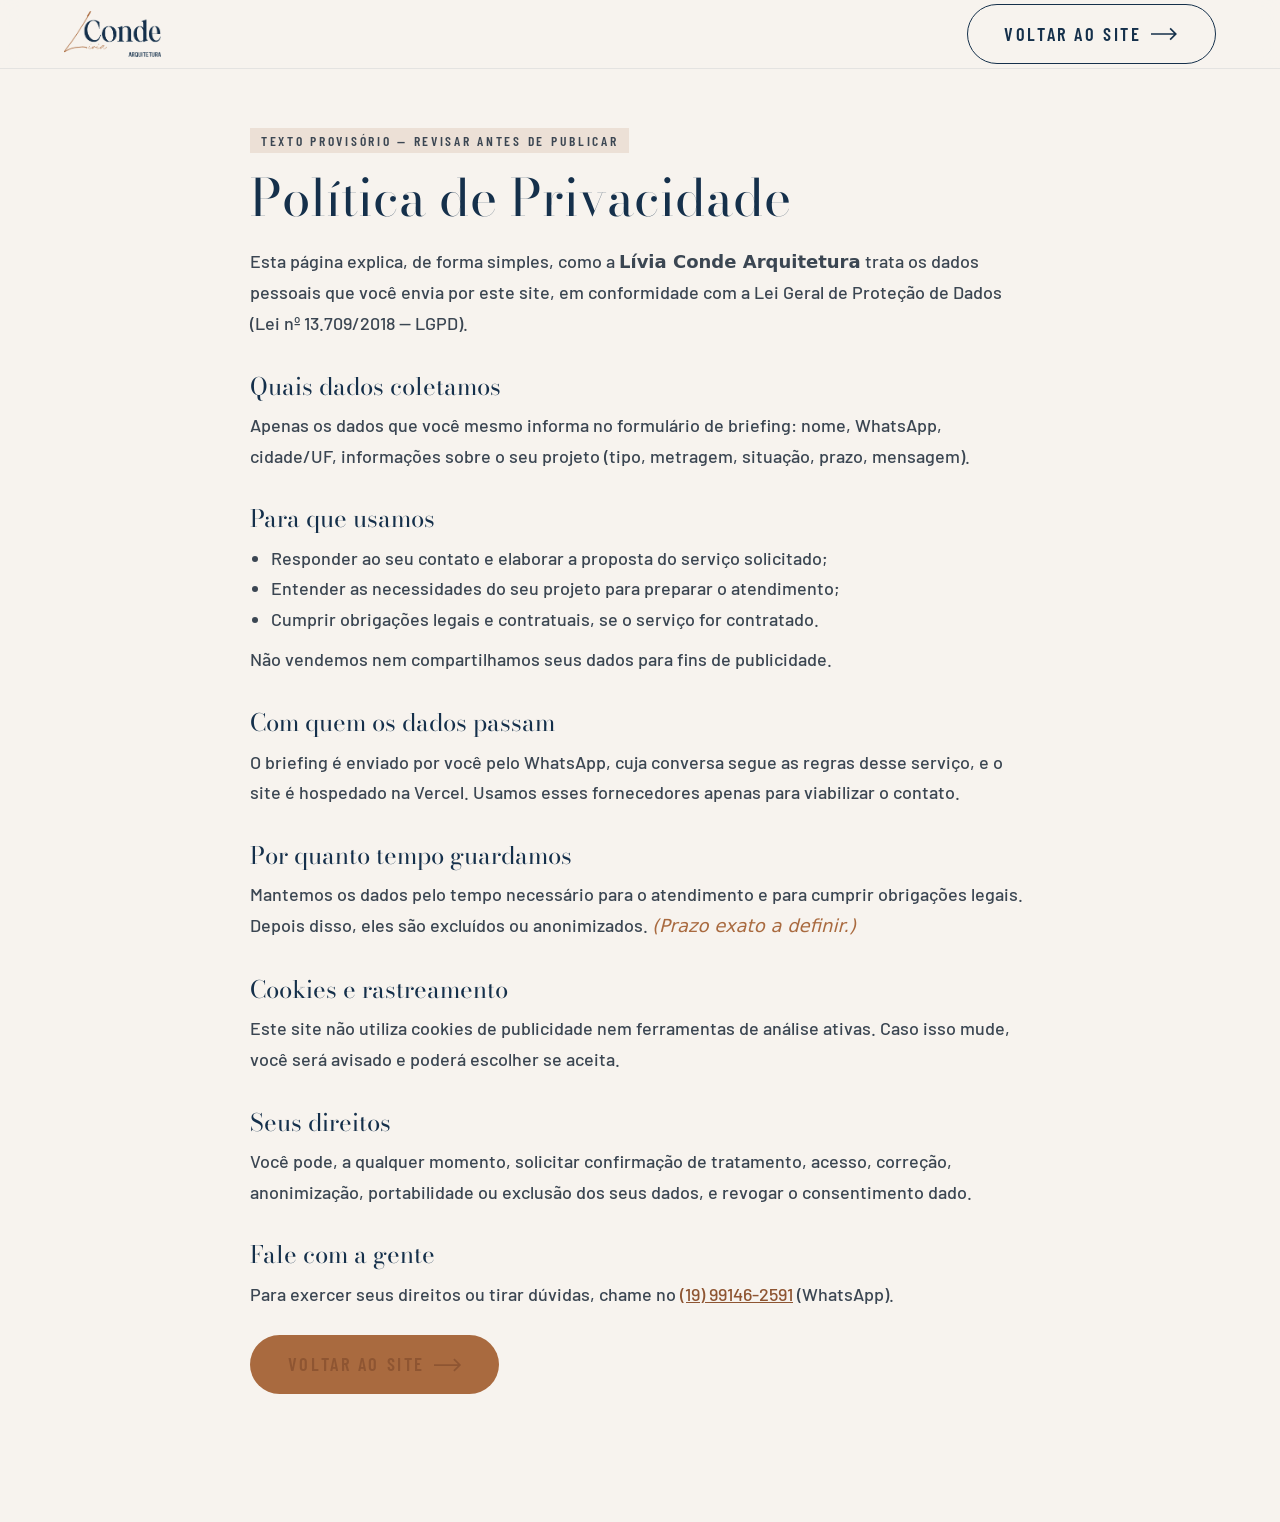
==== commit fcb382d6: "feat: contato só por WhatsApp, briefing monta mensagem e e-mail apenas para copiar Co-Authored-By: C" ====
--- a/privacidade.html
+++ b/privacidade.html
@@ -30,7 +30,7 @@
     <p>Esta página explica, de forma simples, como a <strong data-cfg="nome">Lívia Conde Arquitetura</strong> trata os dados pessoais que você envia por este site, em conformidade com a Lei Geral de Proteção de Dados (Lei nº 13.709/2018 — LGPD).</p>
 
     <h2>Quais dados coletamos</h2>
-    <p>Apenas os dados que você mesmo informa no formulário de briefing: nome, e-mail, WhatsApp, cidade/UF, informações sobre o seu projeto (tipo, metragem, situação, prazo, mensagem).</p>
+    <p>Apenas os dados que você mesmo informa no formulário de briefing: nome, WhatsApp, cidade/UF, informações sobre o seu projeto (tipo, metragem, situação, prazo, mensagem).</p>
 
     <h2>Para que usamos</h2>
     <ul>
@@ -41,7 +41,7 @@
     <p>Não vendemos nem compartilhamos seus dados para fins de publicidade.</p>
 
     <h2>Com quem os dados passam</h2>
-    <p>O envio pelo site é processado pelo serviço de formulários FormSubmit, que repassa as mensagens ao e-mail da Lívia, e o site é hospedado na Vercel. Se você optar por enviar o briefing pelo WhatsApp, a conversa segue as regras desse serviço. Usamos esses fornecedores apenas para viabilizar o contato.</p>
+    <p>O briefing é enviado por você pelo WhatsApp, cuja conversa segue as regras desse serviço, e o site é hospedado na Vercel. Usamos esses fornecedores apenas para viabilizar o contato.</p>
 
     <h2>Por quanto tempo guardamos</h2>
     <p>Mantemos os dados pelo tempo necessário para o atendimento e para cumprir obrigações legais. Depois disso, eles são excluídos ou anonimizados. <em>(Prazo exato a definir.)</em></p>
@@ -53,7 +53,7 @@
     <p>Você pode, a qualquer momento, solicitar confirmação de tratamento, acesso, correção, anonimização, portabilidade ou exclusão dos seus dados, e revogar o consentimento dado.</p>
 
     <h2>Fale com a gente</h2>
-    <p>Para exercer seus direitos ou tirar dúvidas, escreva para <a data-mail><span data-cfg="email"></span></a>.</p>
+    <p>Para exercer seus direitos ou tirar dúvidas, chame no <a data-wa target="_blank" rel="noopener"><span data-cfg="telefoneExibicao"></span></a> (WhatsApp).</p>
 
     <a class="btn btn--terra" href="index.html">Voltar ao site</a>
   </div>
--- a/css/style.css
+++ b/css/style.css
@@ -226,7 +226,7 @@
 .essence-text .lead { margin-bottom: 1.4rem; }
 .essence-text p:last-child { font-family: var(--f-title); font-style: italic; color: var(--terra-d); font-size: 1.25rem; }
 .essence-img { position: relative; overflow: hidden; aspect-ratio: 4 / 5; border-radius: var(--arch); box-shadow: 0 30px 60px -30px rgba(21, 48, 75, .45); }
-.essence-img img { position: absolute; inset: -8% 0; width: 100%; height: 116%; object-fit: cover; will-change: transform; }
+.essence-img img { position: absolute; inset: -8% 0; width: 100%; height: 116%; object-fit: contain; will-change: transform; }
 @media (min-width: 900px) { .essence-top { grid-template-columns: 1.1fr .9fr; } }
 
 .pillars { display: grid; grid-template-columns: repeat(auto-fit, minmax(190px, 1fr)); gap: 28px 24px; margin-top: clamp(64px, 9vw, 120px); }
@@ -236,8 +236,8 @@
 .pillars p { color: var(--muted); font-size: 1.0625rem; line-height: 1.6; }
 
 .about { display: grid; gap: clamp(28px, 5vw, 72px); align-items: center; margin-top: clamp(64px, 9vw, 120px); }
-.about-photo { aspect-ratio: 4 / 5; max-width: 420px; width: 100%; overflow: hidden; border-radius: var(--arch); background: var(--navy); box-shadow: 0 30px 60px -30px rgba(21, 48, 75, .45); }
-.about-photo img { width: 100%; height: 100%; object-fit: cover; object-position: 50% 18%; }
+.about-photo { position: relative; aspect-ratio: 4 / 5; max-width: 420px; width: 100%; overflow: hidden; border-radius: var(--arch); background: var(--navy); box-shadow: 0 30px 60px -30px rgba(21, 48, 75, .45); }
+.about-photo img { position: relative; width: 100%; height: 100%; object-fit: contain; }
 .about-text p + p { margin-top: 1rem; }
 .about-text .h3-serif { margin-bottom: 1rem; font-size: clamp(1.6rem, 3vw, 2.3rem); }
 .about-role { font: 600 1rem var(--f-label); letter-spacing: .16em; text-transform: uppercase; color: var(--terra-d); margin-bottom: 1.2rem; }
@@ -289,7 +289,9 @@
 @keyframes cardIn { from { opacity: 0; transform: scale(.97); } }
 .card.reveal:not(.in) img { transform: scale(1.12); }
 .card-btn { position: absolute; inset: 0; width: 100%; padding: 0; border: 0; background: none; text-align: left; display: block; }
-.card-btn img { width: 100%; height: 100%; object-fit: cover; transition: transform 1.4s var(--ease); }
+.card-btn img { position: relative; width: 100%; height: 100%; object-fit: contain; transition: transform 1.4s var(--ease); }
+/* foto inteira, sem corte: o que sobra do quadro é preenchido com a própria foto desfocada */
+.bgblur { position: absolute; inset: 0; background: center / cover; filter: blur(22px) saturate(1.1); transform: scale(1.2); opacity: .9; }
 .card-btn::after { content: ""; position: absolute; inset: 0; background: linear-gradient(180deg, transparent 40%, rgba(15, 35, 56, .88)); }
 .card-info { position: absolute; left: 0; right: 0; bottom: 0; z-index: 1; padding: clamp(20px, 3vw, 44px); padding-right: 96px; color: var(--white); display: block; }
 .card-cat { display: block; font: 600 .95rem var(--f-label); letter-spacing: .26em; text-transform: uppercase; color: var(--terra-l); margin-bottom: 8px; }
@@ -325,7 +327,7 @@
 .insta-handle { display: inline-block; margin-top: 1rem; font: 600 1.3rem var(--f-label); letter-spacing: .2em; color: var(--terra-d); text-decoration: none; border-bottom: 1px solid currentColor; }
 .insta-grid { display: grid; grid-template-columns: repeat(3, 1fr); gap: clamp(6px, 1.2vw, 14px); }
 .insta-grid a { position: relative; display: block; aspect-ratio: 3 / 4; overflow: hidden; background: var(--navy); border-radius: var(--arch); }
-.insta-grid img { width: 100%; height: 100%; object-fit: cover; transition: transform .9s var(--ease), opacity .4s; }
+.insta-grid img { position: relative; width: 100%; height: 100%; object-fit: contain; transition: transform .9s var(--ease), opacity .4s; }
 .insta-grid a:hover img, .insta-grid a:focus-visible img { transform: scale(1.07); opacity: .8; }
 @media (min-width: 800px) { .insta-grid { grid-template-columns: repeat(6, 1fr); } }
 
@@ -382,7 +384,8 @@
 
 /* ---------- Contato ---------- */
 .contact-grid { display: grid; grid-template-columns: repeat(auto-fit, minmax(230px, 1fr)); gap: 16px; }
-.contact-grid a { display: flex; flex-direction: column; gap: 6px; height: 100%; padding: 30px 26px; background: var(--white); border: 1px solid rgba(21, 48, 75, .12); text-decoration: none; border-radius: var(--r); transition: transform .4s var(--ease), box-shadow .4s var(--ease), border-color .4s; }
+.contact-grid .c-val--copy, .footer .c-copy { user-select: all; -webkit-user-select: all; cursor: text; }
+.contact-grid a, .contact-grid .copy { display: flex; flex-direction: column; gap: 6px; height: 100%; padding: 30px 26px; background: var(--white); border: 1px solid rgba(21, 48, 75, .12); text-decoration: none; border-radius: var(--r); transition: transform .4s var(--ease), box-shadow .4s var(--ease), border-color .4s; }
 .contact-grid a:hover { transform: translateY(-4px); box-shadow: 0 24px 40px -24px rgba(21, 48, 75, .35); border-color: var(--terra); }
 .contact-grid svg { width: 30px; height: 30px; fill: none; stroke: var(--terra); stroke-width: 1.5; stroke-linejoin: round; stroke-linecap: round; margin-bottom: 14px; }
 .contact-grid svg .f { fill: var(--terra); stroke: none; }
@@ -416,9 +419,9 @@
 .viewer.open { opacity: 1; }
 .v-close { position: fixed; top: 14px; right: 16px; z-index: 5; width: 46px; height: 46px; border-radius: 50%; border: 0; background: rgba(21, 48, 75, .85); color: var(--white); font-size: 2rem; line-height: 1; display: grid; place-items: center; padding-bottom: 4px; transition: background .3s; }
 .v-close:hover { background: var(--terra); }
-.v-stage-col { background: var(--navy-d); display: flex; flex-direction: column; min-width: 0; flex: none; }
+.v-stage-col { background: var(--navy-d); display: flex; flex-direction: column; min-width: 0; min-height: 0; flex: none; }
 .v-stage { position: relative; height: 62vh; height: 62svh; display: grid; place-items: center; touch-action: pan-y; user-select: none; -webkit-user-select: none; }
-.v-stage img { max-width: 100%; max-height: 100%; object-fit: contain; animation: vIn .5s var(--ease); }
+.v-stage img { position: absolute; inset: 0; width: 100%; height: 100%; object-fit: contain; animation: vIn .5s var(--ease); }
 @keyframes vIn { from { opacity: 0; transform: scale(.985); } }
 .v-arrow { position: absolute; top: 50%; transform: translateY(-50%); z-index: 2; width: 48px; height: 48px; border-radius: 50%; border: 0; background: rgba(255, 255, 255, .14); color: var(--white); font-size: 2rem; line-height: 1; padding-bottom: 4px; transition: background .3s; }
 .v-arrow:hover { background: var(--terra); }
@@ -427,7 +430,7 @@
 .v-thumbs { display: flex; gap: 8px; padding: 10px 12px; overflow-x: auto; justify-content: center; }
 .v-thumbs button { flex: none; width: 76px; height: 54px; padding: 0; border: 2px solid transparent; border-radius: 12px 12px 12px 3px; overflow: hidden; opacity: .55; background: none; transition: opacity .3s, border-color .3s; }
 .v-thumbs button[aria-current="true"] { opacity: 1; border-color: var(--terra); }
-.v-thumbs img { width: 100%; height: 100%; object-fit: cover; }
+.v-thumbs img { width: 100%; height: 100%; object-fit: contain; background: var(--navy); }
 .v-info { padding: clamp(24px, 4vw, 48px); display: flex; flex-direction: column; gap: 18px; align-items: flex-start; }
 .v-info h2 { font-size: clamp(1.8rem, 3vw, 2.6rem); }
 .v-info .eyebrow { margin: 0; }
@@ -438,7 +441,7 @@
 #v-compare { width: 100%; }
 .cmp-title { font: 600 .9rem var(--f-label); letter-spacing: .22em; text-transform: uppercase; color: var(--terra-d); margin-bottom: 10px; }
 .cmp { --pos: 50%; position: relative; aspect-ratio: 4 / 3; overflow: hidden; border-radius: 22px 22px 22px 4px; background: var(--navy); user-select: none; -webkit-user-select: none; }
-.cmp img { position: absolute; inset: 0; width: 100%; height: 100%; object-fit: cover; pointer-events: none; }
+.cmp img { position: absolute; inset: 0; width: 100%; height: 100%; object-fit: contain; pointer-events: none; }
 .cmp .cmp-before { clip-path: inset(0 calc(100% - var(--pos)) 0 0); }
 .cmp-label { position: absolute; top: 10px; z-index: 1; background: rgba(21, 48, 75, .8); color: var(--white); padding: 4px 10px; font: 600 .8rem var(--f-label); letter-spacing: .18em; text-transform: uppercase; }
 .cmp-label.l { left: 10px; } .cmp-label.r { right: 10px; }
@@ -449,7 +452,7 @@
 @media (min-width: 1000px) {
   .viewer { flex-direction: row; overflow: hidden; }
   .v-stage-col { flex: 1; }
-  .v-stage { flex: 1; height: auto; }
+  .v-stage { flex: 1; height: auto; min-height: 0; }
   .v-info { width: min(420px, 36vw); flex: none; overflow-y: auto; padding-top: 72px; }
 }
 
@@ -483,8 +486,8 @@
 .svc-tab[aria-selected="true"] { background: var(--navy); border-color: var(--navy); color: var(--white); }
 .svc-pane { animation: paneIn .6s var(--ease); }
 @keyframes paneIn { from { opacity: 0; transform: translateY(14px); } }
-.svc-fig { aspect-ratio: 5 / 4; overflow: hidden; border-radius: var(--arch); background: var(--navy); margin-bottom: 1.6rem; }
-.svc-fig img { width: 100%; height: 100%; object-fit: cover; }
+.svc-fig { position: relative; aspect-ratio: 5 / 4; overflow: hidden; border-radius: var(--arch); background: var(--navy); margin-bottom: 1.6rem; }
+.svc-fig img { position: relative; width: 100%; height: 100%; object-fit: contain; }
 .svc-pane h3 { font-size: clamp(1.6rem, 3vw, 2.2rem); margin-bottom: .6rem; }
 .svc-pane p { color: var(--muted); max-width: 46ch; font-size: 1.1875rem; }
 @media (min-width: 900px) {
@@ -497,3 +500,55 @@
   .svc-tab[aria-selected="true"]::before { width: 28px; }
   .svc-stage { position: sticky; top: 110px; }
 }
+
+/* ---------- Equipe ---------- */
+.team { display: grid; gap: clamp(24px, 5vw, 72px); align-items: center; margin-top: clamp(64px, 9vw, 120px); }
+.team-text { max-width: 46ch; }
+.team-text .h3-serif { margin-bottom: 1rem; font-size: clamp(1.6rem, 3vw, 2.3rem); }
+.team-photo { position: relative; overflow: hidden; border-radius: var(--r-lg); aspect-ratio: 4 / 5; max-width: 460px; width: 100%; background: var(--navy); box-shadow: 0 30px 60px -30px rgba(21, 48, 75, .45); }
+.team-photo img { position: relative; width: 100%; height: 100%; object-fit: contain; }
+@media (min-width: 800px) { .team { grid-template-columns: 1fr auto; } .team-photo { justify-self: end; } }
+
+/* ---------- Páginas (troca de conteúdo, sem rolar até a seção) ---------- */
+.js .page { display: none; }
+.js .page.is-active { display: block; }
+.js .page.is-active:not(.page--home) { display: flex; flex-direction: column; min-height: 100vh; min-height: 100svh; padding-top: 68px; }
+.page > section:last-child { flex: 1; }
+.nav a[aria-current="page"]:not(.btn)::after { transform: scaleX(1); }
+.js .page.is-active .hero-slides { animation: pageFade .9s ease both; }
+@keyframes pageFade { from { opacity: 0; } }
+
+/* ---------- Transição entre páginas: painel + monograma, 5 variações ---------- */
+#pt { position: fixed; inset: 0; z-index: 400; visibility: hidden; pointer-events: none; display: grid; place-items: center; }
+#pt.on { visibility: visible; pointer-events: auto; }
+#pt:not(.on) * { transition: none !important; animation: none !important; }
+.pt-p, .pt-b { position: absolute; inset: 0; clip-path: var(--a); transition: clip-path .45s cubic-bezier(.76, 0, .24, 1); }
+.pt-p { background: var(--paper); transition-delay: .05s; }
+.pt-b { background: var(--terra); }
+#pt.cover .pt-p, #pt.cover .pt-b { clip-path: inset(0); }
+#pt.leave .pt-p, #pt.leave .pt-b { clip-path: var(--z); }
+#pt.leave .pt-p { transition-delay: 0s; }
+#pt.leave .pt-b { transition-delay: .05s; }
+#pt[data-v="0"] { --a: inset(100% 0 0 0); --z: inset(0 0 100% 0); }
+#pt[data-v="1"] { --a: inset(0 0 0 100%); --z: inset(0 100% 0 0); }
+#pt[data-v="2"] { --a: circle(0% at 50% 50%); --z: circle(0% at 50% 50%); }
+#pt[data-v="2"].cover .pt-p, #pt[data-v="2"].cover .pt-b { clip-path: circle(150% at 50% 50%); }
+#pt[data-v="3"] { --a: inset(0 50% 0 50%); --z: inset(50% 0 50% 0); }
+#pt[data-v="4"] { --a: inset(0 100% 0 0); --z: inset(0 0 0 100%); }
+
+.pt-mono { position: relative; width: min(58vw, 340px); min-width: 210px; opacity: 0; overflow: visible; }
+#pt.cover .pt-mono { opacity: 1; transition: opacity .15s .15s; }
+#pt.leave .pt-mono { opacity: 0; transition: opacity .25s; }
+/* assinatura "Lívia Conde" escrita: traço do L, depois "ivia", depois "Conde"; por fim a máscara abre para garantir o logo completo */
+.pt-s { fill: none; stroke: #fff; stroke-width: 44; stroke-linecap: round; stroke-linejoin: round; stroke-dasharray: 1; stroke-dashoffset: 1; }
+.pt-w { fill: #fff; transform-box: fill-box; transform-origin: 0 50%; transform: scaleX(0); }
+.pt-a, .pt-f { fill: #fff; opacity: 0; }
+#pt.cover .pt-s { animation: ptWrite .55s .2s cubic-bezier(.45, .05, .35, 1) forwards; }
+#pt.cover .pt-w1 { animation: ptSweep .32s .62s cubic-bezier(.4, 0, .3, 1) forwards; }
+#pt.cover .pt-w2 { animation: ptSweep .55s .88s cubic-bezier(.4, 0, .3, 1) forwards; }
+#pt.cover .pt-a { animation: ptShow .25s 1.32s forwards; }
+#pt.cover .pt-f { animation: ptShow .1s 1.55s forwards; }
+@keyframes ptWrite { to { stroke-dashoffset: 0; } }
+@keyframes ptSweep { to { transform: scaleX(1); } }
+@keyframes ptShow { to { opacity: 1; } }
+@media (prefers-reduced-motion: reduce) { #pt { display: none; } }
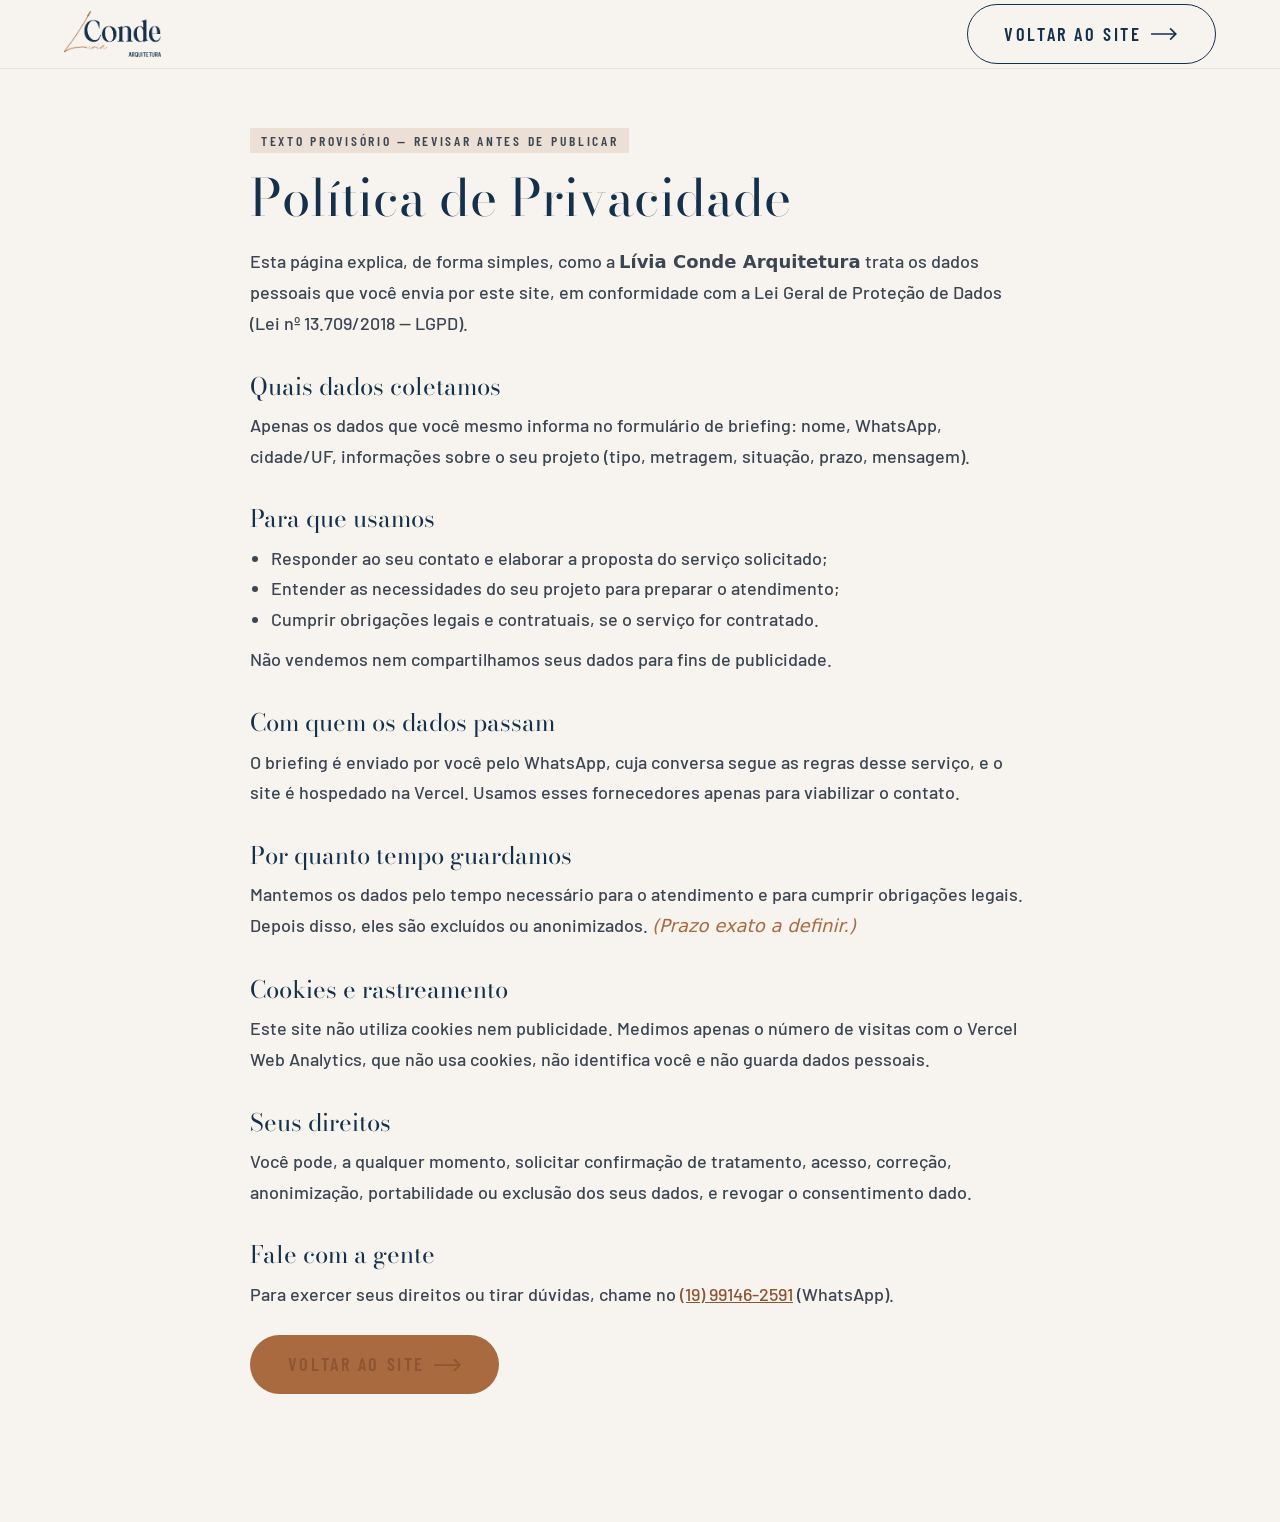
==== commit c8c061f8: "feat: domínio liviaconde.com.br e contador de acessos com Vercel Web Analytics Troca liviaconde.verc" ====
--- a/privacidade.html
+++ b/privacidade.html
@@ -47,7 +47,7 @@
     <p>Mantemos os dados pelo tempo necessário para o atendimento e para cumprir obrigações legais. Depois disso, eles são excluídos ou anonimizados. <em>(Prazo exato a definir.)</em></p>
 
     <h2>Cookies e rastreamento</h2>
-    <p>Este site não utiliza cookies de publicidade nem ferramentas de análise ativas. Caso isso mude, você será avisado e poderá escolher se aceita.</p>
+    <p>Este site não utiliza cookies nem publicidade. Medimos apenas o número de visitas com o Vercel Web Analytics, que não usa cookies, não identifica você e não guarda dados pessoais.</p>
 
     <h2>Seus direitos</h2>
     <p>Você pode, a qualquer momento, solicitar confirmação de tratamento, acesso, correção, anonimização, portabilidade ou exclusão dos seus dados, e revogar o consentimento dado.</p>
@@ -61,5 +61,7 @@
 
 <script src="js/config.js"></script>
 <script src="js/main.js"></script>
+<script>window.va=window.va||function(){(window.vaq=window.vaq||[]).push(arguments)};</script>
+<script defer src="/_vercel/insights/script.js"></script>
 </body>
 </html>
